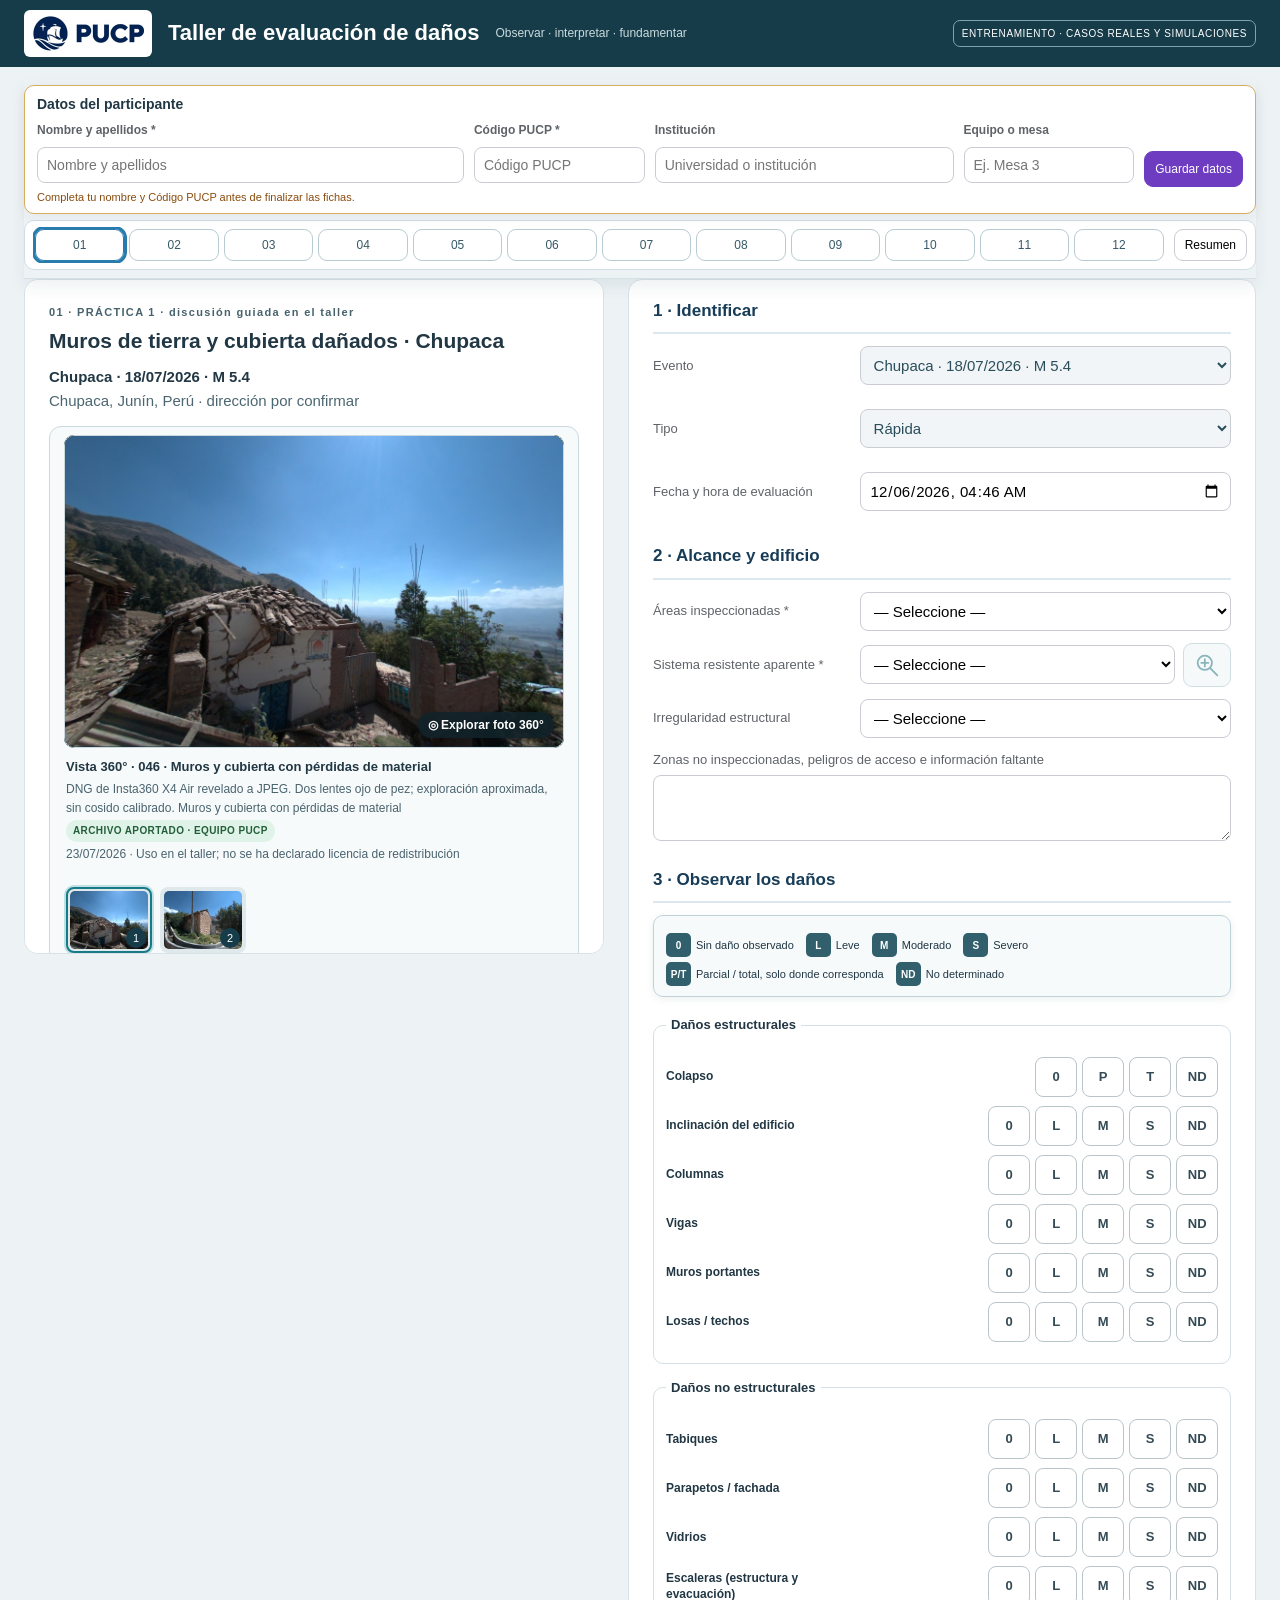
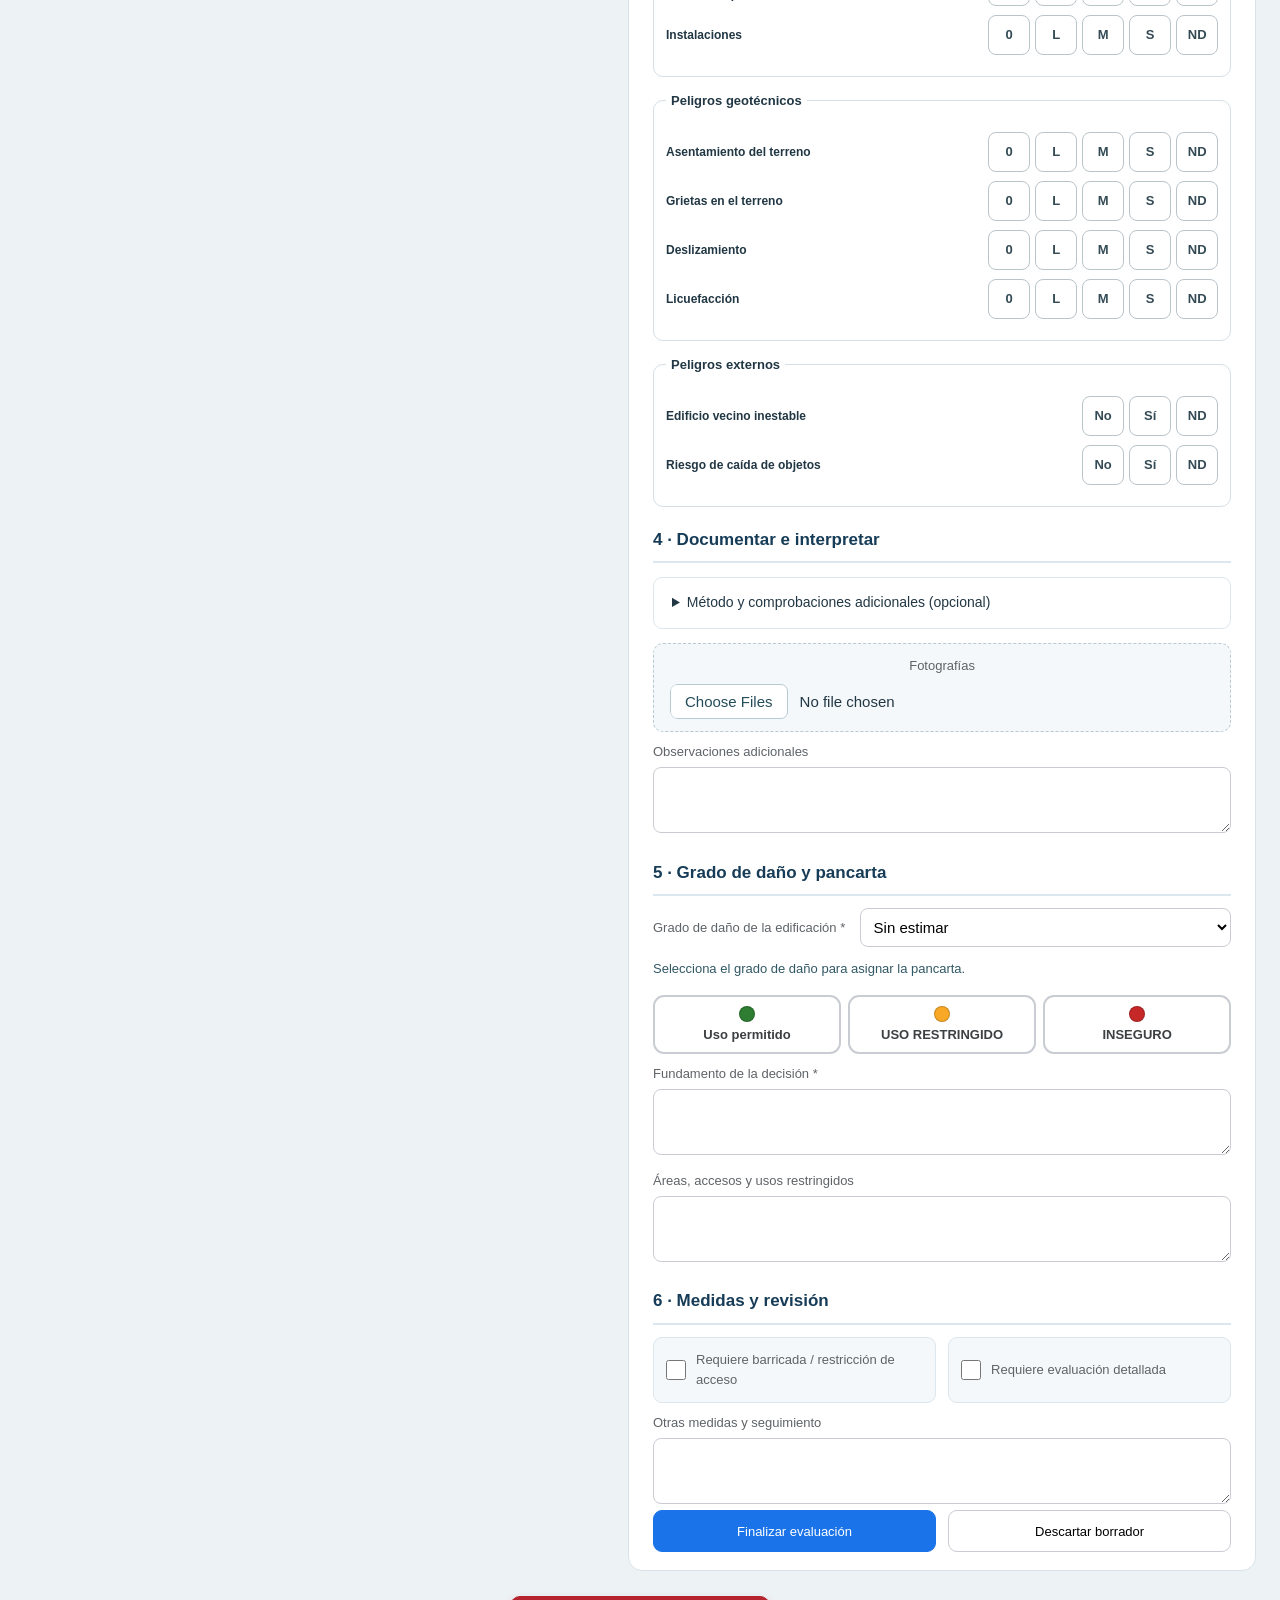
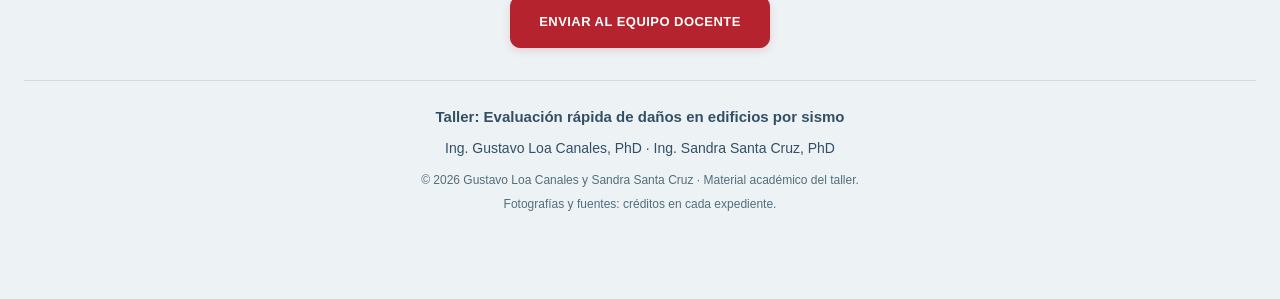
==== docs/index.html @ 4f7b8cf7 "Añadir cuatro prácticas guiadas vacías y marca académica PUCP" ====
<!doctype html>
<html lang="es">
<head>
  <meta charset="utf-8">
  <meta name="viewport" content="width=device-width,initial-scale=1">
  <title>sismoPUCP · Taller de daños</title>
  <link rel="stylesheet" href="css/app.css">
  <link rel="stylesheet" href="css/taller.css?v=doce-1">
  <link rel="stylesheet" href="css/taller-media.css">
<link rel="stylesheet" href="css/marca-pucp.css?v=marca-1"></head>
<body class="taller">
  <header class="taller-header">
    <div><a class="pucp-brand" href="index.html" aria-label="PUCP · inicio del taller"><img src="data/marca/logo-pucp.png" width="224" height="74" alt="Pontificia Universidad Católica del Perú"></a><h1>Taller de evaluación de daños</h1><p>Observar · interpretar · fundamentar</p></div>
    <span class="training-badge">ENTRENAMIENTO · CASOS REALES Y SIMULACIONES</span>
  </header>
  <main class="taller-main">
<div class="participant-dock" id="participantDock">
 <section class="taller-acceso participant-profile" aria-labelledby="datosParticipanteTitulo">
  <h2 id="datosParticipanteTitulo">Datos del participante</h2>
  <div class="perfil-grid">
   <label>Nombre y apellidos *<input id="participantName" autocomplete="name" maxlength="120" placeholder="Nombre y apellidos" required></label>
   <label>Código PUCP *<input id="participantPUCP" autocomplete="off" maxlength="20" placeholder="Código PUCP" required></label>
   <label>Institución<input id="participantInstitution" autocomplete="organization" maxlength="120" placeholder="Universidad o institución"></label>
   <label>Equipo o mesa<input id="participantTeam" maxlength="80" placeholder="Ej. Mesa 3"></label>
   <button type="button" id="btnSaveProfile">Guardar datos</button>
  </div>
  <span id="profileStatus" role="status" aria-live="polite"></span>
 </section>
 <nav class="ruta-taller participant-route" aria-label="Elegir una de las doce fichas">
  <div class="ruta-resumen sr-only"><b id="progressText">0 de 12 completados</b></div>
  <div id="caseChips" class="casos-chips" aria-label="Progreso de casos"></div>
  <button id="btnResumen" aria-expanded="false">Resumen</button>
 </nav>
 <select id="caseSelect" hidden disabled aria-label="Elegir caso"></select>
 <button id="btnPrev" hidden disabled>Anterior</button><button id="btnNext" hidden disabled>Siguiente</button>
 <p id="status" class="sr-only" role="status">Preparando el taller…</p>
</div>
    <section class="paso-ficha" aria-label="Ficha de evaluación">
      <div class="taller-layout">
        <section id="expediente" aria-label="Expediente del caso"></section>
        <section class="taller-form" aria-label="Ficha de evaluación">
          <div id="sel"></div>
        </section>
      </div>

    </section>
    <div class="entrega-alumnos entrega-final"><button id="btnSendDelivery" type="button">ENVIAR AL EQUIPO DOCENTE</button><p id="deliveryStatus" role="status" aria-live="polite" hidden></p></div>
    <section id="resumenTaller" class="taller-resumen" hidden></section>
  <footer class="academic-footer"><strong>Taller: Evaluación rápida de daños en edificios por sismo</strong><p>Ing. Gustavo Loa Canales, PhD <span aria-hidden="true">·</span> Ing. Sandra Santa Cruz, PhD</p><small>© 2026 Gustavo Loa Canales y Sandra Santa Cruz · Material académico del taller.<br>Fotografías y fuentes: créditos en cada expediente.</small></footer></main>

<dialog id="confirmDelivery" class="confirm-delivery" aria-labelledby="confirmDeliveryTitle">
 <h2 id="confirmDeliveryTitle">¿Estás seguro de enviar tus respuestas al equipo docente?</h2>
 <p id="confirmDeliverySummary"></p><p>Se enviarán las fichas finalizadas. Los borradores y las fotografías añadidas permanecerán en tu dispositivo.</p>
 <div class="confirm-actions"><button id="cancelDelivery" type="button" autofocus>Volver a revisar</button><button id="acceptDelivery" type="button">Sí, enviar</button></div>
</dialog>
  <dialog id="imageViewer" class="image-viewer" aria-labelledby="imageViewerTitle">
    <div class="image-viewer-shell">
      <header class="image-viewer-header">
        <div>
          <p class="eyebrow">EVIDENCIA VISUAL</p>
          <h2 id="imageViewerTitle">Imagen del caso</h2>
        </div>
        <div class="image-viewer-actions">
          <button type="button" id="btnImageFullscreen">⛶ Pantalla completa</button>
          <button type="button" id="btnImageViewerClose" aria-label="Cerrar imagen ampliada">× Cerrar</button>
        </div>
      </header>
      <figure>
        <img id="imageViewerImg" alt="">
        <figcaption id="imageViewerCaption"></figcaption>
      </figure>
    </div>
  </dialog>

<dialog id="gradeGuide" class="grade-guide" aria-labelledby="gradeGuideTitle"><header><div><p class="eyebrow">GUÍA VISUAL · CINCO GRADOS</p><h2 id="gradeGuideTitle"></h2></div><button id="gradeGuideClose" type="button" autofocus aria-label="Cerrar guía">× Cerrar</button></header><p id="gradeGuideSystem"></p><div id="gradeGuideTabs" class="grade-guide-tabs"><button type="button" data-guia="confinada" aria-pressed="false">Albañilería confinada</button><button type="button" data-guia="tierra" aria-pressed="false">Tierra</button><button type="button" data-guia="concreto" aria-pressed="false">Concreto armado</button><button type="button" data-guia="albanileria" aria-pressed="false">Albañilería</button></div><div class="grade-guide-visual"><div class="grade-guide-scale"><div class="grado-color-verde"><strong>Grado 1</strong><span>VERDE</span></div><div class="grado-color-amarillo"><strong>Grado 2</strong><span>AMARILLO</span></div><div class="grado-color-amarillo"><strong>Grado 3</strong><span>AMARILLO</span></div><div class="grado-color-rojo"><strong>Grado 4</strong><span>ROJO</span></div><div class="grado-color-rojo"><strong>Grado 5</strong><span>ROJO</span></div></div><div id="gradeGuideCrop" class="grade-guide-crop"><img id="gradeGuideImage" alt=""></div></div><p class="grade-guide-note">Láminas ilustrativas aportadas por el equipo docente. La correspondencia grado–pancarta es la regla didáctica de este taller; la apariencia de una fachada por sí sola no determina la seguridad de uso.</p></dialog>
  <script>globalThis.SISMO_TALLER=true;</script>
  <script src="js/util.js"></script><script src="js/config.js"></script><script src="js/storage.js"></script><script src="js/dano-model.js"></script><script src="js/ficha-dano.js"></script><script src="js/reportes.js"></script>
  <script src="js/guia-grados.js"></script>
  <script src="js/catalogo-taller.js?v=doce-1"></script><script src="js/taller-alumnos-casos.js?v=doce-1"></script>
  <script src="js/taller-recorridos.js"></script><script src="js/taller-360.js"></script><script src="js/taller.js?v=doce-1"></script>
  <script src="js/entregas-config.js"></script><script src="js/entregas.js?v=doce-1"></script>
</body>
</html>
---- docs/css/app.css ----
:root{
  --panel:rgba(255,255,255,.97);
  --b:#d8dce2;
  --txt:#202124;
  --mut:#5f6368;
  --blue:#1a73e8;
  --green:#2e7d32;
  --yellow:#f9a825;
  --orange:#ef6c00;
  --red:#c62828;
  --darkred:#8e0000;
  --cyan:#00acc1;
  --gray:#8a8f94;
  --purple:#6a1b9a;
  --line:var(--b);
  --muted:var(--mut);
  --topbar-h:56px;
}

html,body,#map{height:100%;width:100%;margin:0;font-family:Arial,Helvetica,sans-serif;color:var(--txt)}
#map{background:#e8eaed}
*{-webkit-tap-highlight-color:transparent}

/* ---------- Barra superior ---------- */
#topbar{
  position:fixed;z-index:1100;top:0;left:0;right:0;height:var(--topbar-h);
  display:flex;align-items:center;gap:12px;padding:0 12px 0 54px;box-sizing:border-box;
  background:var(--panel);border-bottom:1px solid var(--b);box-shadow:0 2px 10px rgba(0,0,0,.12);
}
.brand h1{margin:0;font-size:16px;line-height:1.1}
.brand .sub{font-size:11px;color:var(--mut)}
.viewtoggle{margin-left:auto;display:flex;border:1px solid #c9ccd2;border-radius:10px;overflow:hidden}
.vtab{border:none;background:#fff;padding:9px 16px;font-size:13px;font-weight:700;cursor:pointer;color:var(--mut)}
.vtab.active{background:var(--blue);color:#fff}
#btnInstallApp{margin-left:10px;padding:9px 14px;border-radius:10px;border:1px solid var(--blue);background:#fff;color:var(--blue);font-size:13px;font-weight:700;cursor:pointer;min-height:0}
@media(max-width:820px){#btnInstallApp{margin-left:6px;padding:8px 10px;font-size:12px}}
#tabDespues.active{background:var(--red)}

/* Leaflet debajo de la barra */
.leaflet-top{top:calc(var(--topbar-h) + 6px)}

/* ---------- Panel ---------- */
#panel,#configPanel{
  position:fixed;z-index:1000;top:calc(var(--topbar-h) + 12px);right:12px;width:430px;
  max-height:calc(100% - var(--topbar-h) - 26px);overflow-y:auto;overflow-x:hidden;
  background:var(--panel);border:1px solid var(--b);border-radius:16px;
  box-shadow:0 3px 14px rgba(0,0,0,.18);padding:14px;box-sizing:border-box;
  overscroll-behavior:contain;-webkit-overflow-scrolling:touch;scroll-behavior:smooth;
  transition:transform .22s ease,opacity .22s ease,visibility .22s;
}
#sheetHandle{display:none}
#fabPanel{display:none}
body.panel-hidden #panel{transform:translateX(calc(100% + 34px));opacity:0;visibility:hidden}
body.panel-hidden #fabPanel{display:block;position:fixed;z-index:1050;right:14px;top:calc(var(--topbar-h) + 14px);width:48px;height:48px;min-height:0;padding:0;border-radius:50%;background:#fff;border:1px solid var(--b);box-shadow:0 3px 12px rgba(0,0,0,.25);font-size:20px}

/* Panel de configuración de la base (separado del flujo de inspección) */
#configPanel{
  left:12px;right:auto;z-index:1080;
  visibility:hidden;opacity:0;transform:translateY(8px);
  transition:opacity .2s ease,transform .2s ease,visibility .2s;
}
#configPanel.open{visibility:visible;opacity:1;transform:none}
#cfgHandle{display:none}
.cfg-head{display:flex;align-items:center;justify-content:space-between;gap:10px;margin-bottom:4px}
.cfg-head h2{margin:0}
.cfg-close{width:36px;height:36px;min-height:0;flex:0 0 auto;padding:0;border-radius:50%;font-size:15px;color:var(--mut)}
.cfg-close:active{transform:scale(.92)}
.cfg-intro{font-size:12px;color:var(--mut);line-height:1.4;background:#f1f3f4;border-radius:10px;padding:9px 11px;margin-bottom:4px}
.cfg-first{border-top:none;margin-top:10px;padding-top:0}
#btnOpenConfig{background:#eef3fe;border-color:#c9dcfb;color:#174ea6;font-weight:600}
#btnOpenConfig:active{transform:scale(.99)}

.sec{border-top:1px solid #e3e5e8;margin-top:13px;padding-top:12px}
.sec:first-child{border-top:none;margin-top:0;padding-top:0}
details.sec summary{cursor:pointer;list-style:none;display:flex;align-items:center}
details.sec summary::after{content:'▸';margin-left:6px;color:var(--mut);transition:transform .15s}
details.sec[open] summary::after{transform:rotate(90deg)}
details.sec summary h3{display:inline;margin:0}
h2{margin:0 0 10px;font-size:16px}
h3{margin:0 0 8px;font-size:13px;color:#3c4043}
h4{margin:10px 0 6px;font-size:12px;color:#3c4043}
label{display:block;font-size:11px;color:var(--mut);margin:0 0 4px}
input,select,textarea,button{box-sizing:border-box;width:100%;font-family:inherit}
input,select,textarea{border:1px solid #c9ccd2;border-radius:8px;padding:9px;background:#fff;font-size:13px}
textarea{min-height:58px;resize:vertical}
button{border:1px solid #c9ccd2;border-radius:9px;background:#fff;padding:10px 9px;font-size:13px;cursor:pointer;min-height:40px}
button.primary{background:var(--blue);border-color:var(--blue);color:#fff}
button.danger{background:#fff5f5;color:#b3261e;border-color:#f2b8b5}
.grid2{display:grid;grid-template-columns:1fr 1fr;gap:7px}
.grid3{display:grid;grid-template-columns:1fr 1fr 1fr;gap:7px}
.row{display:grid;grid-template-columns:1fr 1fr;gap:8px;margin-bottom:8px}
.row3{display:grid;grid-template-columns:1fr 1fr 1fr;gap:8px;margin-bottom:8px}
.status{margin-top:8px;padding:9px;border-radius:10px;background:#f1f3f4;color:#3c4043;font-size:12px;line-height:1.35}
.hint,.mini{color:var(--mut);font-size:11px;line-height:1.35;margin-top:6px}
.stat{display:flex;justify-content:space-between;align-items:center;margin:6px 0;gap:8px;font-size:12px}
.legend{display:flex;align-items:center;gap:8px;margin:5px 0;font-size:12px}
.sw{width:14px;height:14px;border-radius:4px;border:1px solid rgba(0,0,0,.25);flex:0 0 auto}
.card{background:#fff;border:1px solid #e0e3e7;border-radius:12px;padding:10px}
.badge{display:inline-block;padding:2px 7px;border-radius:999px;background:#eef3fe;color:#174ea6;font-size:11px;margin:2px 2px 2px 0;white-space:nowrap}
.badge.cat{background:#e6f4ea;color:#137333}
.badge.man{background:#fef7e0;color:#b06000}
.badge.empty{background:#f1f3f4;color:#5f6368}
.badge.hab-habitable{background:#e6f4ea;color:#137333}
.badge.hab-uso_restringido{background:#fef7e0;color:#b06000}
.badge.hab-inseguro{background:#fce8e6;color:#b3261e}
table.info{width:100%;border-collapse:collapse;font-size:11px;margin-top:7px}
table.info td{border-top:1px solid #eef0f2;padding:4px 2px;vertical-align:top}
table.info td:first-child{color:var(--mut);width:38%}
.bar{height:9px;border-radius:999px;background:#edf0f4;overflow:hidden;margin-top:3px}
.bar span{display:block;height:100%;border-radius:999px}

/* ---------- Tabs del edificio ---------- */
.dtabs{display:flex;gap:5px;margin:8px 0}
.dtab{flex:1;padding:8px 4px;font-size:12px;font-weight:700;border-radius:9px;background:#f1f3f4;border:1px solid #e0e3e7;color:var(--mut)}
.dtab.active{background:var(--blue);border-color:var(--blue);color:#fff}

/* ---------- Ficha de daño: controles táctiles ---------- */
.habgrid{display:grid;grid-template-columns:1fr 1fr 1fr;gap:7px;margin:6px 0 10px}
.habbtn{padding:12px 4px;font-size:12px;font-weight:700;border-radius:11px;border:2px solid #c9ccd2;background:#fff;color:#3c4043;line-height:1.2}
.habbtn .dot{display:block;width:16px;height:16px;border-radius:50%;margin:0 auto 5px;border:1px solid rgba(0,0,0,.2)}
.habbtn[data-v="habitable"] .dot{background:var(--green)}
.habbtn[data-v="uso_restringido"] .dot{background:var(--yellow)}
.habbtn[data-v="inseguro"] .dot{background:var(--red)}
.habbtn.active[data-v="habitable"]{border-color:var(--green);background:#e6f4ea}
.habbtn.active[data-v="uso_restringido"]{border-color:var(--yellow);background:#fef7e0}
.habbtn.active[data-v="inseguro"]{border-color:var(--red);background:#fce8e6}

.sevrow{display:flex;align-items:center;gap:6px;margin:4px 0}
.sevrow .sevlabel{flex:1 1 auto;font-size:12px;min-width:0}
.sevgroup{display:flex;gap:3px;flex:0 0 auto}
.sevbtn{width:40px;min-height:34px;padding:6px 0;font-size:11px;font-weight:700;border-radius:8px;border:1.5px solid #c9ccd2;background:#fff;color:var(--mut)}
.sevbtn.active{color:#fff}
.sevbtn.active[data-v="ninguno"],.sevbtn.active[data-v="no"]{background:var(--gray);border-color:var(--gray)}
.sevbtn.active[data-v="leve"]{background:var(--yellow);border-color:var(--yellow);color:#5f4200}
.sevbtn.active[data-v="moderado"],.sevbtn.active[data-v="parcial"]{background:var(--orange);border-color:var(--orange)}
.sevbtn.active[data-v="severo"],.sevbtn.active[data-v="total"],.sevbtn.active[data-v="si"]{background:var(--red);border-color:var(--red)}

.chkrow{display:flex;align-items:center;gap:8px;margin:6px 0;font-size:12px}
.chkrow input[type=checkbox]{width:20px;height:20px;flex:0 0 auto}

.fotos{display:flex;flex-wrap:wrap;gap:6px;margin-top:6px}
.fotos .ph{position:relative;width:74px;height:74px;border-radius:9px;overflow:hidden;border:1px solid #e0e3e7}
.fotos .ph img{width:100%;height:100%;object-fit:cover}
.fotos .ph button{position:absolute;top:2px;right:2px;width:22px;height:22px;min-height:0;padding:0;border-radius:50%;background:rgba(0,0,0,.55);color:#fff;border:none;font-size:12px;line-height:1}

.evalitem{border:1px solid #e0e3e7;border-radius:10px;padding:8px;margin:6px 0;font-size:12px;background:#fafbfc}
.evalitem .top{display:flex;justify-content:space-between;gap:6px;align-items:center}
.evalitem.annulled{opacity:.72;background:#f1f2f3;border-style:dashed}.record-state{display:inline-block;margin-left:4px;padding:2px 5px;border-radius:999px;font-size:8px;font-weight:800;vertical-align:middle}.record-state.pending{background:#fff0cf;color:#805400}.record-state.ok{background:#dff1e4;color:#28613a}.record-state.off{background:#eceff0;color:#5f6d72}.permission-note{margin:8px 0 0;padding:7px;border-radius:6px;background:#eef2f4;color:#53676e;font-size:10px}

/* ---------- Editor de huellas ---------- */
#editBar{
  position:fixed;z-index:1200;top:calc(var(--topbar-h) + 10px);left:50%;transform:translateX(-50%);
  display:flex;flex-wrap:wrap;align-items:center;justify-content:center;gap:8px;max-width:calc(100% - 24px);box-sizing:border-box;
  background:var(--panel);border:1px solid var(--b);border-radius:12px;
  box-shadow:0 3px 14px rgba(0,0,0,.22);padding:8px 10px;
}
#editBar span{font-size:12px;color:#3c4043;line-height:1.3}
#editBar button{width:auto;min-height:36px;padding:7px 12px;white-space:nowrap}
.vtx{
  background:#fff;border:3px solid var(--cyan);border-radius:50%;
  box-shadow:0 1px 5px rgba(0,0,0,.4);cursor:grab;
}

/* ---------- Botones flotantes ---------- */
#fabLocate,#fabConfig{
  position:fixed;z-index:1050;left:12px;width:52px;height:52px;min-height:0;
  border-radius:50%;font-size:22px;background:#fff;border:1px solid var(--b);
  box-shadow:0 3px 12px rgba(0,0,0,.25);padding:0;
  transition:transform .12s ease,box-shadow .12s ease;
}
#fabLocate{bottom:24px}
#fabConfig{bottom:86px;z-index:1090}
#fabLocate:active,#fabConfig:active{transform:scale(.9)}
#fabConfig.active{background:var(--blue);color:#fff;border-color:var(--blue);box-shadow:0 4px 16px rgba(26,115,232,.45)}

/* ---------- Leyenda flotante sobre el mapa ---------- */
.maplegend{
  background:var(--panel);border:1px solid var(--b);border-radius:12px;
  box-shadow:0 3px 12px rgba(0,0,0,.22);font-size:12px;color:var(--txt);
  max-width:238px;overflow:hidden;
}
.maplegend .ml-head{display:flex;align-items:center;justify-content:space-between;gap:10px;padding:8px 11px;cursor:pointer;font-weight:700;user-select:none}
.maplegend .ml-caret{color:var(--mut);transition:transform .15s}
.maplegend.collapsed .ml-caret{transform:rotate(-90deg)}
.maplegend .ml-body{padding:2px 11px 10px;max-height:52vh;overflow-y:auto;overscroll-behavior:contain;-webkit-overflow-scrolling:touch}
.maplegend.collapsed .ml-body{display:none}
.maplegend .ml-sec{font-size:10px;font-weight:700;text-transform:uppercase;letter-spacing:.4px;color:var(--mut);margin:8px 0 2px;padding-top:7px;border-top:1px solid #e3e5e8}
.maplegend .legend{margin:3px 0;line-height:1.25}
.maplegend .sw.poly{border-style:dashed;border-color:#7a7f85}
.maplegend .sw.dot{border-radius:50%}

/* Cabecera de grupo (edificios) y filas de capa con casilla — acordeón estilo USGS */
.maplegend .ml-ghead,.maplegend .ml-layer{display:flex;align-items:center;gap:8px;padding:5px 0}
.maplegend .ml-ghead{cursor:pointer}
.maplegend .ml-ghead>span:first-child{flex:1;font-size:11px;color:var(--mut);line-height:1.3}
.maplegend .ml-check{display:flex;align-items:center;gap:8px;margin:0;flex:1;cursor:pointer;font-size:12px;color:var(--txt);min-width:0}
.maplegend .ml-check input{width:17px;height:17px;flex:0 0 auto;margin:0;accent-color:var(--blue);cursor:pointer}
.maplegend .ml-check span{font-weight:600;overflow:hidden;text-overflow:ellipsis;white-space:nowrap}
.maplegend .ml-caret2{flex:0 0 auto;color:var(--mut);font-size:11px;cursor:pointer;padding:2px 4px;transition:transform .15s}
.maplegend .ml-caret2:not(.open){transform:rotate(-90deg)}
.maplegend .ml-detail{padding:2px 0 6px;margin:0 0 2px 8px;border-left:2px solid #e6e8eb;padding-left:9px}

/* ---------- Móvil: bottom sheet ---------- */
@media(max-width:820px){
  #topbar{padding-left:12px;gap:8px}
  .brand .sub{display:none}
  .brand h1{font-size:14px}
  .leaflet-top{top:calc(var(--topbar-h) + 4px)}

  #panel{
    top:auto;left:0;right:0;bottom:0;width:auto;border-radius:16px 16px 0 0;
    transition:height .2s ease;padding-top:4px;
  }
  #panel.sheet-peek{height:52px;overflow:hidden}
  #panel.sheet-half{height:48%}
  #panel.sheet-full{height:calc(100% - var(--topbar-h) - 4px);max-height:none}

  /* Configuración a pantalla completa en móvil */
  #configPanel{
    top:var(--topbar-h);left:0;right:0;bottom:0;width:auto;max-height:none;
    border-radius:16px 16px 0 0;padding-top:4px;transform:translateY(14px);
  }
  .cfg-head{position:sticky;top:0;background:var(--panel);z-index:3;padding:6px 0 8px;margin-bottom:2px;border-bottom:1px solid var(--b)}

  #sheetHandle,#cfgHandle{display:block;padding:7px 0 9px;cursor:grab;touch-action:none}
  #sheetHandle span,#cfgHandle span{display:block;width:46px;height:5px;border-radius:999px;background:#c5c9cf;margin:0 auto}

  #fabLocate{bottom:auto;top:calc(var(--topbar-h) + 12px);right:12px;left:auto}
  #fabConfig{bottom:auto;top:calc(var(--topbar-h) + 74px);right:12px;left:auto}
  body.cfgOpen #fabConfig{display:none}
  #fabPanel{display:none}

  input,select,textarea{font-size:16px} /* evita zoom automático de iOS */
  .sevbtn{width:44px;min-height:40px}
}

/* Ficha guiada y evidencias */
.taller-link{padding:8px;color:#174ea6;background:#e8f0fe;border-radius:8px;text-decoration:none;font-size:12px}
.ficha-v2 h3{font-size:16px;margin:24px 0 10px;color:#173c57;border-bottom:2px solid #dce8ef;padding-bottom:8px}
.ficha-v2 .ficha-intro{background:#edf5fb;border-radius:10px;padding:12px;font-size:13px;line-height:1.5}
.ficha-v2 textarea{min-height:66px;resize:vertical}.ficha-v2 input,.ficha-v2 select,.ficha-v2 textarea{box-sizing:border-box;max-width:100%}
.dano-grupo,.registro-dano{border:1px solid #d5dfe5;border-radius:10px;margin:14px 0;padding:12px;min-width:0}
.dano-grupo legend,.registro-dano legend{font-weight:700;font-size:13px;padding:0 5px}
.dano-rubro{display:grid;grid-template-columns:minmax(125px,.7fr) minmax(330px,1.3fr);gap:8px;align-items:center;margin:9px 0;font-size:12px}
.dano-rubro select{margin:0;width:100%;min-height:40px}.registro-dano{background:#fafcfd}.registro-dano button{margin-top:10px}
.dano-rubro-label{font-weight:600;line-height:1.35}.dano-botones{display:flex;flex-wrap:wrap;gap:5px;justify-content:flex-end}
.dano-estado{width:42px;min-height:40px;padding:4px 2px;border:1px solid #b9c4ca;border-radius:8px;background:#fff;color:#344b55;line-height:1}
.dano-estado span{display:block;font-size:13px;font-weight:800}.dano-estado small{display:none}.dano-estado:hover{border-color:#487683;background:#f1f7f8}.dano-estado.active{color:#fff;background:#315f6c;border-color:#315f6c;box-shadow:0 0 0 2px #c5e3e7}
.dano-estado.active[data-v="leve"]{background:#8a6910;border-color:#8a6910}.dano-estado.active[data-v="moderado"],.dano-estado.active[data-v="parcial"]{background:#b04f13;border-color:#b04f13}.dano-estado.active[data-v="severo"],.dano-estado.active[data-v="total"],.dano-estado.active[data-v="si"]{background:#a52e28;border-color:#a52e28}
.dano-leyenda{position:sticky;top:0;z-index:2;padding:10px 12px;margin:10px 0 14px;border:1px solid #bfd2d8;border-radius:10px;background:rgba(246,250,251,.97);box-shadow:0 2px 8px rgba(30,60,70,.08);font-size:11px}
.dano-leyenda>div{display:flex;flex-wrap:wrap;gap:5px 12px;margin-top:7px}.dano-leyenda span{display:flex;gap:5px;align-items:center}.dano-leyenda strong{display:inline-grid;place-items:center;min-width:25px;height:24px;padding:0 4px;border-radius:5px;background:#315f6c;color:#fff;font-size:10px}
.save-status{padding:10px;background:#eef5ef;color:#275e37;font-size:12px;border-radius:8px;margin:10px 0}.save-error{background:#fff0eb;color:#9e2e14}
.validation-dano:not(:empty){padding:12px;border:2px solid #b75520;background:#fff6eb;border-radius:10px;margin:12px 0}.validation-dano p{font-size:13px;line-height:1.45}
.evidence-photos{display:grid;grid-template-columns:1fr;gap:12px}.evidence-photo{margin:0;padding:10px;border:1px solid #d5dfe5;border-radius:10px}.evidence-photo img{width:100%;max-height:280px;object-fit:contain}.evidence-photo figcaption{font-size:12px;overflow-wrap:anywhere}
.ficha-v2 details{font-size:13px;margin:8px 0}.ficha-v2 summary{cursor:pointer;padding:8px}.ficha-v2 .chkrow input{width:20px}
@media(max-width:420px){.dano-rubro{grid-template-columns:1fr}.dano-botones{justify-content:flex-start}.dano-estado{width:40px}.taller-link{max-width:90px;font-size:11px}}
.map-filter-box{margin-top:12px;padding:12px;border:1px solid var(--line);border-radius:10px;background:#f7fafb}.map-filter-box>label{margin-bottom:5px}.map-filter-btns{display:flex;flex-wrap:wrap;gap:6px;margin-top:9px}.map-filter-btns button{width:auto;min-height:34px;padding:5px 9px;font-size:11px;background:#fff}.map-filter-btns button.active{background:#245d70;color:#fff;border-color:#245d70}.map-filter-foot{display:flex;align-items:center;gap:7px;flex-wrap:wrap;margin-top:9px}.map-filter-foot span{flex:1;min-width:170px;color:var(--muted);font-size:11px}.map-filter-foot button{width:auto;min-height:34px;padding:5px 9px;font-size:11px}.legend-filter{margin-top:7px;padding-top:6px;border-top:1px solid #ccd9de;color:#365967;font-size:11px;font-weight:bold}
.sector-overview{display:grid;grid-template-columns:repeat(2,1fr);gap:6px;margin:8px 0}.sector-overview>div{display:grid;padding:8px;border-radius:7px;background:#eef5f7}.sector-overview b{font-size:16px;color:#245d70}.sector-overview span{font-size:10px;color:var(--muted)}.sector-card.active{outline:2px solid #287cad}.sector-counts{display:flex;gap:5px;flex-wrap:wrap;margin-top:7px}.sector-counts span,.sector-counts strong{padding:3px 6px;border-radius:10px;background:#eef2f4;font-size:10px;font-weight:normal}.sector-counts span[style]::before{content:'';display:inline-block;width:7px;height:7px;margin-right:4px;border-radius:50%;background:var(--c)}.sector-counts strong{background:#fff0d3;color:#805200;font-weight:bold}.sector-actions{display:grid;grid-template-columns:repeat(3,1fr);gap:5px;margin-top:7px}.sector-actions button{min-height:32px;padding:4px;font-size:10px}.sector-actions .danger{grid-column:auto}
.control-hero{padding:2px 1px 0}.control-head{position:sticky;top:-14px;z-index:4;display:flex;align-items:center;justify-content:space-between;gap:12px;margin:-2px -1px 12px;padding:14px 1px 10px;background:linear-gradient(180deg,rgba(255,255,255,.99) 80%,rgba(255,255,255,.92));border-bottom:1px solid #e6ecef}.control-head h2{margin:2px 0 0;font-size:20px;color:#173c49}.control-kicker{font-size:9px;letter-spacing:.13em;font-weight:800;color:#53717c}.control-head #btnPanelClose{width:34px;height:34px;min-height:0;padding:0;border-radius:50%;font-size:22px;line-height:1;color:#55717b;background:#f1f5f6}.control-context{display:grid;grid-template-columns:1fr 1fr;gap:8px;padding:11px;border-radius:11px;background:#eef5f7;border:1px solid #d8e5e9}.control-context label{font-weight:700;color:#3c5964}.control-context select{border-color:#b8cdd4}.map-filter-box{border-color:#d7e2e6;background:#fff;box-shadow:0 1px 3px rgba(30,60,70,.04)}.map-search-wrap input{padding-left:34px;background:#fff no-repeat 10px center;background-image:url("data:image/svg+xml,%3Csvg xmlns='http://www.w3.org/2000/svg' width='15' height='15' viewBox='0 0 24 24' fill='none' stroke='%23536c76' stroke-width='2'%3E%3Ccircle cx='11' cy='11' r='7'/%3E%3Cpath d='m20 20-4-4'/%3E%3C/svg%3E")}.map-filter-btns{display:block}.filter-primary>span{display:block;margin:9px 0 5px;font-size:10px;font-weight:800;letter-spacing:.04em;color:#55717b}.filter-primary{display:flex;flex-wrap:wrap;gap:6px}.filter-primary>span{width:100%}.filter-more{margin-top:8px;border-top:1px solid #e2eaed;padding-top:7px}.filter-more summary{cursor:pointer;color:#3c6471;font-size:11px;font-weight:700}.filter-more>div{display:flex;flex-wrap:wrap;gap:6px;margin-top:7px}.map-filter-btns button[data-filter="habitable"].active{background:var(--green);border-color:var(--green)}.map-filter-btns button[data-filter="uso_restringido"].active{background:#9a6a00;border-color:#9a6a00}.map-filter-btns button[data-filter="inseguro"].active,.map-filter-btns button[data-filter="barricada"].active{background:var(--red);border-color:var(--red)}.map-filter-btns button[data-filter="prioridad_pendiente"].active,.map-filter-btns button[data-filter="detallada"].active{background:#9a5700;border-color:#9a5700}.map-filter-foot{padding-top:8px;border-top:1px solid #edf1f3}.map-filter-foot #btnZoomFilter{background:#e6f1f5;border-color:#b7d0da;color:#174e61;font-weight:700}.status{border-left:4px solid #5a8796;background:#f3f7f8}.control-kpis{display:grid;grid-template-columns:repeat(4,1fr);gap:6px;margin:9px 0}.control-kpis article{display:grid;min-width:0;padding:8px 6px;border:1px solid #dce7ea;border-radius:8px;background:#f7fafb}.control-kpis b{font-size:15px;color:#214f5f;overflow:hidden;text-overflow:ellipsis}.control-kpis span{font-size:9px;line-height:1.2;color:#60747b}.control-kpis .warn{background:#fff8e7;border-color:#f0d491}.control-kpis .warn b{color:#885800}.control-kpis .danger{background:#fff0ee;border-color:#ecc1bc}.control-kpis .danger b{color:#a52d25}.control-advanced{margin-top:8px;border:1px solid #dbe5e8;border-radius:9px;padding:8px 10px;background:#fafcfd}.control-advanced summary{cursor:pointer;font-size:11px;font-weight:700;color:#45636e}.control-advanced p{margin:7px 0;font-size:10px;color:var(--mut)}.control-advanced button{background:#eef3fe;border-color:#c9dcfb;color:#174ea6;font-weight:700}.event-card,.selected-card{margin-left:-2px;margin-right:-2px;padding:12px;border:1px solid #dde5e8;border-radius:11px;background:#fbfcfd}.event-card{border-top:1px solid #dde5e8}.selected-card h3::before{content:'';display:inline-block;width:8px;height:8px;border-radius:50%;margin-right:6px;background:#2e7d32}
@media(max-width:820px){body.panel-hidden #panel{transform:none;opacity:1;visibility:visible}.control-head{top:-4px}.control-head #btnPanelClose{font-size:0}.control-head #btnPanelClose::after{content:'⌄';font-size:20px}.control-context{grid-template-columns:1fr}.control-kpis{grid-template-columns:repeat(2,1fr)}}
.field-card{padding:12px;border:1px solid #d9e5e8;border-radius:11px;background:#fbfcfd}.field-card>summary{justify-content:space-between}.field-badge{margin-left:auto;padding:3px 7px;border-radius:999px;background:#eef1f2;color:#65767c;font-size:9px;font-weight:700}.field-badge.ready{background:#e5f3e9;color:#28603a}.field-summary{display:grid;grid-template-columns:repeat(4,1fr);gap:5px;margin:9px 0}.field-summary article{display:grid;min-width:0;padding:7px 5px;border-radius:7px;background:#eef5f7}.field-summary b{font-size:14px;color:#23586a}.field-summary span{font-size:9px;color:#65777e}.field-summary>p{grid-column:1/-1;margin:4px 0;color:var(--mut);font-size:11px}.field-checks{display:grid;gap:5px;margin:9px 0}.field-check{display:flex;gap:8px;align-items:start;padding:7px;border-radius:7px;background:#f4f6f7}.field-check>span{display:grid;place-items:center;flex:0 0 20px;height:20px;border-radius:50%;background:#d9e1e4;color:#53666d;font-weight:800}.field-check>div{display:grid}.field-check b{font-size:11px}.field-check small{color:var(--mut);font-size:10px;line-height:1.25}.field-check.ok{background:#eef8f1}.field-check.ok>span{background:#2e7d32;color:#fff}.field-check.fail{background:#fff5e6}.field-check.fail>span{background:#b56b00;color:#fff}.field-actions{display:grid;grid-template-columns:1fr 1fr;gap:6px}.field-actions button{font-size:11px;min-height:36px}.field-actions button:last-child{grid-column:1/-1}@media(max-width:420px){.field-summary{grid-template-columns:repeat(2,1fr)}}
.conflicts-card{padding:12px;border:1px solid #d9e5e8;border-radius:11px;background:#fbfcfd}.conflicts-card>summary{justify-content:space-between}.conflict-badge{margin-left:auto;padding:3px 7px;border-radius:999px;background:#e6f3e9;color:#28603a;font-size:9px;font-weight:800}.conflict-badge.alert{background:#fff0d3;color:#875600}.conflicts-card>#btnImportCoord{width:100%;margin:5px 0 9px;background:#eef5f7;color:#245d70;font-weight:700}.conflict-empty{padding:9px;border-radius:8px;background:#eef7f0;color:#356644;font-size:11px}.conflict-item{margin:8px 0;padding:10px;border:1px solid #e1c77f;border-radius:9px;background:#fffaf0}.conflict-title{display:flex;justify-content:space-between;gap:8px;font-size:11px}.conflict-title span{color:#805200}.conflict-versions{display:grid;grid-template-columns:1fr 1fr;gap:6px;margin:8px 0}.conflict-versions>div{display:grid;gap:2px;padding:7px;border-radius:7px;background:#fff}.conflict-versions small{font-size:8px;color:#697b81}.conflict-versions b{font-size:10px;overflow-wrap:anywhere}.conflict-item details{font-size:11px}.conflict-diff{display:grid;gap:4px;margin-top:6px}.conflict-diff>div{display:grid;grid-template-columns:72px 1fr 1fr;gap:5px;padding:5px;border-radius:5px;background:#fff}.conflict-diff span{overflow-wrap:anywhere;color:#4f6269}.conflict-actions{display:grid;grid-template-columns:1fr 1fr;gap:5px;margin-top:8px}.conflict-actions button{min-height:36px;padding:5px;font-size:10px}.conflict-history{margin-top:10px;padding-top:7px;border-top:1px solid #e1e8ea}.conflict-history p{display:grid;gap:2px;padding:6px;margin:3px 0;background:#f4f7f8;border-radius:6px;font-size:10px}.conflict-history span{color:#687b82}@media(max-width:420px){.conflict-versions,.conflict-actions{grid-template-columns:1fr}.conflict-diff>div{grid-template-columns:1fr}.conflict-diff>div b{color:#875600}}
.audit-card{padding:12px;border:1px solid #d9e5e8;border-radius:11px;background:#fbfcfd}.audit-card>summary{justify-content:space-between}.audit-badge{margin-left:auto;padding:3px 7px;border-radius:999px;background:#e8f1f4;color:#315c6a;font-size:9px;font-weight:800}.audit-actions{display:grid;grid-template-columns:1fr auto;gap:6px;margin:8px 0}.audit-actions select{margin:0}.audit-actions button{min-height:36px;padding:5px 8px;font-size:10px}.audit-item{display:flex;gap:8px;padding:8px 2px;border-bottom:1px solid #e5ecee}.audit-item:last-child{border-bottom:0}.audit-dot{flex:0 0 9px;height:9px;margin-top:3px;border-radius:50%;background:#64818b}.audit-dot.evaluacion{background:#2e7d32}.audit-dot.conflicto{background:#b56b00}.audit-dot.importacion{background:#3268a8}.audit-dot.campo{background:#6d4aa5}.audit-item>div{min-width:0}.audit-item b{font-size:11px}.audit-item p{margin:2px 0;font-size:10px;overflow-wrap:anywhere}.audit-item small{color:#6b7d83;font-size:9px}.audit-empty{padding:8px;border-radius:7px;background:#f3f6f7;color:#61747b;font-size:11px}@media(max-width:420px){.audit-actions{grid-template-columns:1fr}}
.review-kpis{display:grid;grid-template-columns:repeat(4,1fr);gap:5px;margin:8px 0}.review-kpis article{display:grid;padding:7px 5px;border-radius:7px;background:#eef4f6}.review-kpis b{font-size:14px;color:#285564}.review-kpis span{font-size:8px;color:#65777e}.review-kpis .warn{background:#fff3d8}.review-kpis .warn b{color:#865800}.review-kpis .ok{background:#e7f4ea}.review-kpis .ok b{color:#28613a}@media(max-width:420px){.review-kpis{grid-template-columns:repeat(2,1fr)}}
.priority-card{padding:12px;border:1px solid #d4e2e7;border-radius:11px;background:#fbfcfd}.priority-card>summary{justify-content:space-between}.priority-badge{margin-left:auto;padding:3px 7px;border-radius:999px;background:#fff0d3;color:#805300;font-size:9px;font-weight:800}.priority-signals{display:grid;grid-template-columns:1fr 1fr;gap:6px;margin:9px 0}.priority-signals button{display:grid;text-align:left;min-height:78px;padding:8px;background:#fff;border-color:#d8e3e6}.priority-signals button[aria-pressed="true"]{background:#e8f2f6;border-color:#3e788c;box-shadow:0 0 0 1px #3e788c}.priority-signals b{font-size:18px;color:#244f5e}.priority-signals span{font-size:11px;font-weight:800}.priority-signals small{margin-top:2px;color:#6a7b81;font-size:9px;line-height:1.25}.priority-list h4{margin:12px 0 5px}.priority-list>button{display:flex;justify-content:space-between;align-items:center;gap:7px;width:100%;margin:4px 0;padding:7px;text-align:left;background:#fff}.priority-list>button span{display:grid;min-width:0}.priority-list>button small{overflow:hidden;text-overflow:ellipsis;color:#677a81}.priority-list>button em{max-width:48%;color:#855700;font-size:9px;font-style:normal;text-align:right}.priority-empty{padding:8px;background:#eef7f0;border-radius:7px;color:#3b6648;font-size:10px}.quality-details{margin-top:10px;padding-top:7px;border-top:1px solid #dfe8eb}.quality-details>summary{font-size:11px;font-weight:800;color:#355f6e}.quality-summary{display:grid;margin:8px 0;padding:8px;border-radius:8px;background:#eef5f7}.quality-summary b{font-size:18px;color:#24596b}.quality-summary span{font-size:10px;font-weight:700}.quality-summary small{font-size:9px;color:#6b7d83}.quality-table{overflow:auto}.quality-table table{width:100%;border-collapse:collapse;font-size:9px}.quality-table th,.quality-table td{padding:5px 4px;border-bottom:1px solid #e4eaec;text-align:left;white-space:nowrap}.quality-table td:first-child{white-space:normal}.quality-table td small{display:block;color:#718187}@media(max-width:420px){.priority-signals{grid-template-columns:1fr}.priority-list>button{align-items:flex-start;flex-direction:column}.priority-list>button em{max-width:100%;text-align:left}}

/* Lectura cartográfica y selección independiente del color de daño. */
.maplegend{width:270px;max-width:270px;border-color:#cbdce1;box-shadow:0 5px 20px #173c4926}
.maplegend .ml-head{border:0;border-radius:0;background:#f5f9fa;color:#214f5f;min-height:44px;text-align:left}
.maplegend .ml-body{max-height:calc(100vh - 235px)}
.maplegend .ml-ghead{border:0;border-radius:0;background:transparent;text-align:left;min-height:38px}
.maplegend button:focus-visible,.maplegend input:focus-visible,.maplegend select:focus-visible{outline:3px solid #1a73e8;outline-offset:2px}
.maplegend button.ml-caret2{width:30px;min-height:30px;border:0;background:#eef4f6}
.map-context{display:grid;gap:5px;margin:8px 0 10px;padding:10px;background:#edf5f7;border:1px solid #dae7ec;border-radius:8px;line-height:1.4}
.map-context b{color:#245b6d}.map-context span{font-size:11px;color:#4f6670}.map-context button{font-size:11px;min-height:36px;color:#174e61}
.map-visual{margin-top:8px;border-top:1px solid #dce7eb;padding-top:3px}
.map-visual label{margin-top:10px;font-size:11px;color:#3d5f6d;font-weight:600}
.map-visual select{padding:7px;font-size:12px}
.map-visual output{float:right;color:#245b6d}
.map-visual input[type="range"]{width:100%;padding:0;margin:7px 0;accent-color:#245b6d;height:24px;cursor:pointer}
.map-visual .map-contrast{display:flex;align-items:center;gap:8px;min-height:36px;margin:0}
.map-contrast input{width:18px;height:18px;accent-color:#245b6d}
.map-visual-actions{display:grid;grid-template-columns:1fr 1fr;gap:7px;margin-top:8px}
.map-visual-actions button{font-size:11px;padding:7px;min-height:40px}
.map-building-tooltip{border:1px solid #b8cfd8;border-radius:8px;padding:8px 11px;box-shadow:0 3px 12px #173c4926;line-height:1.5;color:#173c49}
.leaflet-control-scale{margin-left:78px!important;margin-bottom:24px!important}
.leaflet-control-scale-line{background:#ffffffeb;border-color:#245b6d;color:#173c49}
@media(max-width:820px){.maplegend{width:245px;max-width:calc(100vw - 90px)}.maplegend .ml-body{max-height:calc(48vh - 160px);min-height:100px}.maplegend select{font-size:16px}.leaflet-control-scale{margin-bottom:58px!important;margin-left:10px!important}.maplegend .ml-head{font-size:12px}}
.map-selection-note{font-size:10px;color:#536b76;line-height:1.4;margin:5px 0}
---- docs/css/taller.css ----
body.taller{height:auto;overflow:auto;background:#edf2f5;color:#213744;font:15px/1.55 Arial,sans-serif;margin:0}.taller *{box-sizing:border-box}.taller-header{display:flex;justify-content:space-between;align-items:center;gap:20px;padding:28px max(24px,calc((100vw - 1240px)/2));background:#173c49;color:white}.taller-header a{color:#bee6e9}.taller-header h1{font-size:26px;margin:5px 0}.taller-header p{margin:0;color:#c8dbdf}.training-badge{padding:8px 12px;border:1px solid #7aa5ae;border-radius:7px;font-size:11px;letter-spacing:.06em}.taller-main{max-width:1288px;margin:auto;padding:28px 24px 60px}.taller-intro{max-width:850px;margin-bottom:26px}.taller-intro h2{font-size:29px;border:0;margin:8px 0}.eyebrow{font-size:11px;letter-spacing:.12em;color:#45626d;font-weight:bold}.taller-intro select{max-width:550px;font-size:16px}.taller-layout{display:grid;grid-template-columns:minmax(0,.9fr) minmax(0,1.1fr);gap:26px;align-items:start}.taller #expediente,.taller-form,.taller-solution{padding:24px;background:white;border:1px solid #d9e2e8;border-radius:14px;min-width:0}.taller h2{font-size:21px}.taller h3{font-size:17px}.taller p{overflow-wrap:anywhere}.taller label{font-size:13px}.taller button{width:auto;min-height:42px;padding:9px 14px;font-size:13px}.taller .dano-estado{width:42px;min-height:40px;padding:4px 2px}.taller select,.taller input,.taller textarea{font-size:15px;width:100%}.taller .chkrow input{width:20px}.taller .grid2 button{width:100%}.taller-actions{display:flex;gap:8px;flex-wrap:wrap;margin-bottom:15px}.taller .evidencia{padding:12px 14px;border-left:3px solid #4f8994;background:#f4f8fa;margin:12px 0}.taller .evidencia p{margin:5px 0;font-size:14px}.taller .croquis{width:100%;height:auto;background:#f6f9fb;border:1px solid #d9e2e8;border-radius:8px}.taller-solution{margin-top:26px}.taller #solution{margin-top:20px}.taller .solution-grid{display:grid;grid-template-columns:1fr 1fr;gap:24px}.taller .solution-grid table{width:100%;border-collapse:collapse;font-size:13px}.taller td{padding:8px;border:1px solid #d9e2e8;vertical-align:top;overflow-wrap:anywhere}.taller .solution-note{padding:12px;background:#fff5dc;border-radius:8px}.taller #status{font-size:13px;color:#36636b}.taller .validation-dano{scroll-margin-top:15px}.taller button:disabled{opacity:.5}.taller summary{font-size:14px}.taller :focus-visible{outline:3px solid #287cad;outline-offset:3px}.caso-foto{margin:14px 0 22px}.caso-foto img{display:block;width:100%;height:auto;border-radius:10px;border:1px solid #cbd9de;background:#e8eef1}.caso-foto figcaption{display:grid;gap:3px;padding:9px 2px;color:#49636e;font-size:12px}.caso-foto figcaption b{color:#213744;font-size:13px}@media(max-width:850px){.taller-layout,.taller .solution-grid{grid-template-columns:1fr}.taller-header{padding:20px;align-items:flex-start;flex-direction:column;gap:12px}.taller-main{padding:20px 12px}.taller #expediente,.taller-form,.taller-solution{padding:18px}.taller-intro h2{font-size:25px}.taller input,.taller textarea,.taller select{font-size:16px}}@media print{.taller-header,.taller-intro,.taller-actions,#btnSolution{display:none}.taller-layout{display:block}.taller button{display:none}.taller-form{break-before:page}}
.croquis-opcional{margin:16px 0;border:1px solid #d9e2e8;border-radius:8px;padding:10px 12px;background:#f8fafb}.croquis-opcional summary{cursor:pointer;font-weight:bold;color:#365967}.croquis-opcional .croquis{margin-top:10px}
.ruta-taller{margin-top:16px;padding:14px;border:1px solid #cddde3;border-radius:12px;background:#f8fbfc}.ruta-resumen{display:flex;justify-content:space-between;gap:12px;color:#49636e;font-size:13px}.ruta-resumen b{color:#213744}.casos-chips{display:grid;grid-template-columns:repeat(10,minmax(38px,1fr));gap:7px;margin:12px 0}.taller .caso-chip{position:relative;min-width:38px;padding:6px;border:1px solid #b8cbd2;background:white;color:#365967}.taller .caso-chip span{position:absolute;right:3px;top:0;font-size:11px}.taller .caso-chip.active{outline:3px solid #287cad;border-color:#287cad}.taller .caso-chip.complete{background:#e3f3e9;border-color:#57966c;color:#245b37}.taller .caso-chip.draft{background:#fff4d7;border-color:#c39236}.ruta-acciones,.taller-solution-actions{display:flex;gap:8px;flex-wrap:wrap}.taller-link-btn{display:inline-flex;align-items:center;justify-content:center;min-height:42px;padding:9px 14px;border:1px solid #8aa5af;border-radius:6px;background:white;color:#254c5a;text-decoration:none;font-size:13px}.rubrica-grid{display:grid;grid-template-columns:repeat(2,minmax(0,1fr));gap:12px;margin:16px 0}.rubrica-grid article{padding:14px;border:1px solid #d9e2e8;border-radius:9px;background:#f8fafb}.rubrica-grid article>div{display:flex;justify-content:space-between;gap:12px}.rubrica-grid progress{width:100%;accent-color:#287cad}.rubrica-grid p{margin:6px 0 0;font-size:13px;color:#49636e}
@media(max-width:650px){.casos-chips{grid-template-columns:repeat(5,1fr)}.ruta-resumen{flex-direction:column;gap:2px}.rubrica-grid{grid-template-columns:1fr}}
.taller-resumen{margin-top:26px;padding:24px;background:white;border:1px solid #d9e2e8;border-radius:14px;scroll-margin-top:16px}.resumen-cabecera{display:flex;justify-content:space-between;gap:20px;align-items:start}.resumen-cabecera h2{margin-top:4px}.resumen-acciones{display:flex;gap:8px;flex-wrap:wrap}.resumen-kpis{display:grid;grid-template-columns:repeat(3,1fr);gap:12px;margin:18px 0}.resumen-kpis article{display:grid;gap:2px;padding:16px;border-radius:10px;background:#eef5f7}.resumen-kpis b{font-size:25px;color:#23596a}.resumen-kpis span{font-size:12px;color:#49636e}.criterios-resumen{display:grid;grid-template-columns:repeat(2,minmax(0,1fr));gap:10px 18px;margin-bottom:20px}.criterios-resumen label{display:grid;gap:4px}.criterios-resumen label span{display:flex;justify-content:space-between}.criterios-resumen progress{width:100%;accent-color:#287cad}.tabla-scroll{overflow-x:auto}.tabla-resumen{width:100%;border-collapse:collapse;min-width:720px}.tabla-resumen th{padding:9px;border:1px solid #d9e2e8;background:#eef5f7;text-align:left}.tabla-resumen button{min-height:32px;padding:4px 9px}.tabla-resumen .pendiente{color:#6d7f86}.resumen-vacio{padding:16px;border-radius:8px;background:#fff5dc}@media(max-width:650px){.resumen-cabecera{display:block}.resumen-kpis{grid-template-columns:1fr}.criterios-resumen{grid-template-columns:1fr}.taller-resumen{padding:18px}}

.caso-galeria{margin:16px 0 24px;padding:14px;border:1px solid #cbd9de;border-radius:12px;background:#f7fafb}.galeria-cabecera{display:flex;align-items:flex-start;justify-content:space-between;gap:16px}.galeria-cabecera h3,.galeria-cabecera p{margin:0}.galeria-cabecera>span{font-size:12px;font-weight:bold;color:#45626d;background:#e4eef1;padding:5px 9px;border-radius:999px;white-space:nowrap}.caso-galeria .caso-foto{margin:12px 0}.caso-galeria .caso-foto img{aspect-ratio:4/3;object-fit:contain;background:#e9eef0}.galeria-miniaturas{display:flex;gap:8px;overflow-x:auto;padding:3px 2px 8px}.taller .galeria-miniaturas button{position:relative;flex:0 0 86px;width:86px;height:66px;min-height:66px;padding:2px;border:2px solid transparent;border-radius:8px;background:#dfe8eb;overflow:hidden}.taller .galeria-miniaturas button.active{border-color:#167a87;box-shadow:0 0 0 2px #bfe1e5}.galeria-miniaturas img{width:100%;height:100%;object-fit:cover;border-radius:5px}.galeria-miniaturas span{position:absolute;right:4px;bottom:3px;width:20px;height:20px;display:grid;place-items:center;border-radius:50%;background:#173c49;color:#fff;font-size:11px}.galeria-acciones{display:flex;flex-wrap:wrap;gap:7px;margin-top:10px}.taller .galeria-acciones button{min-height:38px;padding:7px 10px}.taller #btnAddGallery{background:#176f7b;color:#fff;border-color:#176f7b}.galeria-descripcion{display:block;margin-top:10px;font-weight:bold}.galeria-descripcion input{margin-top:4px;font-weight:normal}.galeria-vacia{display:grid;gap:4px;padding:28px 18px;margin:12px 0;border:2px dashed #b8cbd2;border-radius:9px;text-align:center;color:#49636e}.caso-galeria .mini{margin:9px 0 0;color:#55717b}
.mini-recorrido{margin:24px 0;padding:16px;border:1px solid #ccdce1;border-radius:14px;background:#f5f9fa;min-width:0}
.recorrido-visor{overflow:hidden;aspect-ratio:4/3;background:#eceeea;border-radius:10px}
.recorrido-visor img{display:block;width:100%;height:100%;object-fit:contain;transition:transform 1.2s ease-in-out}
#recorridoDetalle{min-height:150px;margin:16px 0;overflow-wrap:anywhere}
#recorridoDetalle h4{font-size:1.1rem;margin:8px 0}
.recorrido-controles,.recorrido-paradas{display:flex;flex-wrap:wrap;gap:8px;margin-top:12px}
.recorrido-controles button,.recorrido-paradas button{white-space:normal;max-width:100%;min-height:44px}
.recorrido-paradas button[aria-current="step"]{background:#174b5c;color:white}
.recorrido-titulo{display:flex;align-items:center;justify-content:space-between;gap:12px}.recorrido-titulo h3{margin:0}.recorrido-titulo span,.visor3d-etiqueta{font-size:10px;font-weight:bold;letter-spacing:.08em;color:#fff;background:#176f7b;border-radius:999px;padding:5px 9px}
.recorrido-visor-3d{position:relative;touch-action:none;background:#dcebf0;border:1px solid #b8cbd2;box-shadow:inset 0 0 0 1px rgba(255,255,255,.55)}.recorrido-visor-3d canvas{display:block;width:100%;height:100%;cursor:grab}.recorrido-visor-3d canvas:active{cursor:grabbing}.recorrido-visor-3d canvas:focus-visible{outline:4px solid #287cad;outline-offset:-4px}.visor3d-etiqueta{position:absolute;left:10px;top:10px;pointer-events:none}.visor3d-ayuda{position:absolute;right:10px;top:10px;padding:5px 8px;border-radius:6px;background:rgba(255,255,255,.88);color:#365967;font-size:10px;pointer-events:none}.visor3d-herramientas{display:flex;flex-wrap:wrap;gap:7px;margin-top:8px}.taller .visor3d-herramientas button{min-height:38px;padding:6px 10px}.taller #visor3dCorte[aria-pressed="true"]{background:#174b5c;color:#fff}
@media(prefers-reduced-motion:reduce){.recorrido-visor img{transition:none}}
@media(max-width:520px){.visor3d-ayuda{display:none}.visor3d-etiqueta{font-size:9px}.recorrido-visor-3d{aspect-ratio:1/1}}
@media print{.recorrido-controles,.recorrido-paradas{display:none}.recorrido-visor img{transform:none!important}}
.exportacion-taller{padding:16px;margin:16px 0;background:#edf5f7;border:1px solid #cddfe5;border-radius:12px}.exportacion-taller label{font-weight:bold}.exportacion-taller button{margin-top:10px;background:#174e61;color:white}.exportacion-taller p{font-size:12px;color:#47646f}

/* Flujo de formulario para el banco documental 10 + 10. */
.taller-portada{max-width:900px;margin:0 0 22px;padding:6px 2px}.taller-portada h2{font-size:31px;margin:6px 0}.taller-portada p{max-width:820px}.taller-acceso,.taller-intro,.exportacion-taller{position:relative;overflow:hidden;padding:24px;margin:0 0 20px;background:#fff;border:1px solid #d7e1e6;border-radius:14px;box-shadow:0 3px 14px rgba(29,58,70,.05)}.card-accent{position:absolute;inset:0 0 auto;height:8px;background:#6d3cc1}.taller-acceso h2,.taller-intro h2,.exportacion-taller h2{margin:5px 0 4px}.perfil-grid{display:grid;grid-template-columns:1.2fr 1fr .65fr;gap:14px;margin-top:14px}.perfil-grid label{font-weight:bold}.perfil-grid input{margin-top:5px;font-weight:normal}.perfil-acciones{display:flex;align-items:center;gap:12px;flex-wrap:wrap;margin-top:14px}.perfil-acciones span{font-size:12px;color:#4c6873}.taller #btnSaveProfile{background:#6d3cc1;border-color:#6d3cc1;color:#fff}.bank-tabs{display:grid;grid-template-columns:1fr 1fr;gap:10px;margin:18px 0 12px}.taller .bank-tabs button{display:flex;justify-content:space-between;align-items:center;width:100%;padding:13px 15px;border:2px solid #cbd8de;background:#f7f9fa;color:#2d505e;text-align:left}.taller .bank-tabs button b{display:grid;place-items:center;width:30px;height:30px;border-radius:50%;background:#e1e9ed}.taller .bank-tabs button[aria-selected="true"]{border-color:#6d3cc1;background:#f3edfc;color:#51289a}.taller .bank-tabs button[aria-selected="true"] b{background:#6d3cc1;color:#fff}.progress-track{height:8px;margin:10px 0 2px;background:#dce7eb;border-radius:999px;overflow:hidden}.progress-track span{display:block;width:0;height:100%;background:#2b8a57;transition:width .25s ease}.exportacion-taller{display:grid;grid-template-columns:minmax(240px,.8fr) minmax(360px,1.2fr);gap:18px;background:#f8f5fd;border-color:#d9ccef}.export-controls{display:grid;grid-template-columns:1fr 1fr;gap:9px;align-content:start}.export-controls label,.export-controls select{grid-column:1/-1}.taller .export-controls button{width:100%;margin:0}.taller #btnExportBankPDF{grid-column:1/-1;background:#6d3cc1;border-color:#6d3cc1}.exportacion-taller>#exportPDFStatus{grid-column:1/-1;margin:0}.foto-credito{display:flex;flex-wrap:wrap;gap:5px;color:#526d77}.foto-credito a,.fuentes-caso a{color:#176f7b;font-weight:bold}.foto-real-badge{display:inline-block;width:max-content;padding:3px 7px;border-radius:999px;background:#dff3e8;color:#245f3a;font-size:10px;font-weight:bold;letter-spacing:.04em}.fuentes-caso{padding:14px;margin:18px 0;background:#f4f8fa;border:1px solid #d6e2e7;border-radius:10px}.fuentes-caso h3{margin-top:0}.fuentes-caso ul{padding-left:20px}.fuentes-caso li{margin:7px 0}.documental-note{padding:12px 14px;border-left:4px solid #6d3cc1;background:#f5effc}.ficha-resuelta>header{padding:14px;margin-bottom:14px;border-radius:10px;background:#eaf5ee}.ficha-resuelta>header h2{margin:3px 0}.ficha-resuelta table{width:100%;border-collapse:collapse}.ficha-resuelta td:first-child{width:36%;font-weight:bold;background:#f5f8f9}.ficha-resuelta .registro-dano{margin-top:10px}.taller-form.readonly{border-top:8px solid #2b8a57}.taller-solution.resolved-mode{display:none}.modo-explicacion{font-size:13px;color:#4f6872}.taller .caso-chip.resolved{background:#eaf5ee;border-color:#78a88a}.taller .caso-chip.resolved span{position:static;margin-left:3px}.taller[data-bank="resuelto"] .progress-track span{background:#6d3cc1}.taller[data-bank="resuelto"] .ruta-resumen b{color:#51289a}

@media(max-width:850px){.perfil-grid,.exportacion-taller{grid-template-columns:1fr}.exportacion-taller>#exportPDFStatus{grid-column:1}.taller-portada h2{font-size:27px}}
@media(max-width:560px){.bank-tabs,.export-controls{grid-template-columns:1fr}.taller #btnExportBankPDF{grid-column:1}.taller-acceso,.taller-intro,.exportacion-taller{padding:20px 16px}.ruta-resumen{display:grid}.casos-chips{grid-template-columns:repeat(5,1fr)}}
.visor3d-carga{position:absolute;inset:0;display:grid;place-items:center;background:rgba(220,235,240,.88);color:#174b5c;font-weight:bold}.visor3d-carga[hidden]{display:none}.taller #visor3dVideo{margin-left:auto;background:#176f7b;color:#fff;border-color:#176f7b}.visor3d-estado{margin:7px 2px 0;color:#55717b;font-size:11px}

/* Taller fotográfico: más superficie útil y expediente progresivo. */
.taller-header{padding-inline:max(24px,calc((100vw - 1720px)/2))}
.taller-main{max-width:1768px}
.taller-intro{max-width:none}
.taller-intro select{max-width:720px}
.taller-layout{grid-template-columns:minmax(480px,.96fr) minmax(560px,1.04fr);gap:24px}
.taller-portada{max-width:1180px}
.taller-acceso,.taller-intro,.exportacion-taller{max-width:none}
.caso-foto{margin-bottom:16px}
.caso-galeria{margin:14px 0;padding:14px}
.taller .caso-imagen-ampliable{position:relative;display:block;width:100%;min-height:0;padding:0;border:0;border-radius:10px;background:#e9eef0;overflow:hidden;cursor:zoom-in}
.caso-imagen-ampliable>span{position:absolute;right:10px;bottom:10px;padding:6px 10px;border-radius:999px;background:rgba(16,35,42,.88);color:#fff;font-size:12px;font-weight:bold;box-shadow:0 2px 10px rgba(0,0,0,.2)}
.caso-imagen-ampliable:hover>span,.caso-imagen-ampliable:focus-visible>span{background:#6d3cc1}
.galeria-edicion,.galeria-descripcion{margin-top:9px;border-top:1px solid #d9e3e7;padding-top:8px}
.galeria-edicion summary,.galeria-descripcion summary{cursor:pointer;color:#365967;font-weight:bold}
.galeria-descripcion label{display:block;margin-top:9px;font-weight:bold}
.galeria-descripcion input{margin-top:4px;font-weight:normal}

.expediente-cabecera h2{margin:4px 0 7px}.expediente-cabecera .eyebrow{margin:0}
.expediente-meta{display:grid;gap:1px;margin:0;color:#4b6670}.expediente-meta b{color:#213744}
.expediente-acordeon{display:grid;gap:8px;margin-top:12px}
.expediente-acordeon>details{border:1px solid #d7e2e6;border-radius:9px;background:#f8fafb;overflow:hidden}
.expediente-acordeon>details>summary{display:flex;align-items:center;justify-content:space-between;gap:14px;padding:11px 13px;cursor:pointer;color:#294d5a;font-weight:bold;list-style:none}
.expediente-acordeon>details>summary::-webkit-details-marker{display:none}
.expediente-acordeon>details>summary::after{content:'+';display:grid;place-items:center;flex:0 0 24px;width:24px;height:24px;border-radius:50%;background:#e6eef1;color:#365967;font-size:18px;font-weight:normal;line-height:1}
.expediente-acordeon>details[open]>summary::after{content:'−';background:#6d3cc1;color:#fff}
.expediente-acordeon summary span{margin-right:auto}.expediente-acordeon summary small{color:#66808a;font-size:11px;font-weight:normal}
.expediente-detalle{padding:0 13px 13px;border-top:1px solid #e0e8eb}.expediente-detalle h3{margin:13px 0 4px}.expediente-detalle p{margin:4px 0 10px}.expediente-detalle ol{margin:12px 0;padding-left:22px}.expediente-detalle li+li{margin-top:7px}
.expediente-detalle .fuentes-caso{padding:0;margin:12px 0;background:transparent;border:0}.expediente-detalle .fuentes-caso h3{margin-top:0}.expediente-detalle .documental-note{margin-bottom:0}
.taller #expediente{scrollbar-width:thin;scrollbar-color:#9bb1ba transparent}

.image-viewer{width:min(96vw,1600px);height:min(94vh,1080px);max-width:none;max-height:none;padding:0;border:0;border-radius:14px;background:#0d1e25;color:#fff;box-shadow:0 28px 80px rgba(0,0,0,.55);overflow:hidden}
.image-viewer::backdrop{background:rgba(5,14,18,.82);backdrop-filter:blur(4px)}
.image-viewer[open]{display:block}.image-viewer-shell{display:grid;grid-template-rows:auto minmax(0,1fr);height:100%}
.image-viewer-header{display:flex;align-items:center;justify-content:space-between;gap:18px;padding:14px 18px;border-bottom:1px solid rgba(255,255,255,.14);background:#173c49}
.image-viewer-header .eyebrow{margin:0;color:#bfe2e5}.image-viewer-header h2{margin:2px 0 0;color:#fff}
.image-viewer-actions{display:flex;gap:8px;flex-wrap:wrap;justify-content:flex-end}.taller .image-viewer-actions button{min-height:38px;border-color:#86a6b0;background:transparent;color:#fff}.taller .image-viewer-actions button:hover{background:#fff;color:#173c49}
.image-viewer figure{display:grid;grid-template-rows:minmax(0,1fr) auto;min-height:0;margin:0;padding:16px}.image-viewer img{display:block;width:100%;height:100%;min-height:0;object-fit:contain;border-radius:8px;background:#071116}.image-viewer figcaption{padding:10px 4px 0;color:#c8dadd;font-size:13px}
.image-viewer-shell:fullscreen{width:100vw;height:100dvh;max-width:none;max-height:none;margin:0;border-radius:0;background:#0d1e25;color:#fff}

@media(min-width:851px){.taller #expediente{position:sticky;top:16px;max-height:calc(100vh - 32px);overflow:auto;overscroll-behavior:contain}}
@media(max-width:850px){.taller-layout{grid-template-columns:1fr}}
@media(max-width:560px){.expediente-acordeon>details>summary{align-items:flex-start}.expediente-acordeon summary small{display:none}.image-viewer{width:100vw;height:100dvh;border-radius:0}.image-viewer-header{align-items:flex-start;padding:11px 12px}.image-viewer-header h2{font-size:16px}.image-viewer-header .eyebrow{display:none}.image-viewer-actions{flex-wrap:nowrap}.taller .image-viewer-actions button{min-height:36px;padding:7px 9px;font-size:12px}.image-viewer figure{padding:8px}.image-viewer figcaption{font-size:12px}}
@media print{.taller #expediente{position:static;max-height:none;overflow:visible}.image-viewer{display:none!important}.expediente-acordeon>details{display:block}.expediente-acordeon>details>summary{display:none}.expediente-detalle{border:0;padding:0}}

/* Cabecera y controles compactos: la actividad empieza antes. */
.sr-only{position:absolute!important;width:1px!important;height:1px!important;padding:0!important;margin:-1px!important;overflow:hidden!important;clip:rect(0,0,0,0)!important;white-space:nowrap!important;border:0!important}
.taller-portada{display:grid;grid-template-columns:minmax(360px,.9fr) minmax(420px,1.1fr) auto;align-items:center;gap:12px 24px;max-width:none;margin:0 0 14px;padding:12px 16px;border-left:4px solid #6d3cc1;border-radius:10px;background:#e5eef2}
.taller-portada h2{margin:2px 0 0;font-size:22px;line-height:1.22}.taller-portada p{max-width:none;margin:0}.taller-portada-resumen{color:#3f5d68}.taller-portada-alcance{justify-self:end}.taller-portada-alcance summary{cursor:pointer;padding:7px 10px;border:1px solid #adc0c7;border-radius:7px;background:#fff;color:#315462;font-weight:bold;white-space:nowrap}.taller-portada-alcance p{padding:10px 2px 2px;color:#506a74;font-size:13px}.taller-portada-alcance[open]{grid-column:1/-1;justify-self:stretch}
.taller-intro{padding:18px;margin-bottom:14px}.taller-intro-top{display:grid;grid-template-columns:minmax(280px,.42fr) minmax(520px,1fr);align-items:end;gap:20px}.taller-intro-top .eyebrow{margin:0}.taller-intro-top h2{margin:3px 0 0}.taller-intro-top .bank-tabs{margin:0}.taller .bank-tabs button{min-height:46px;padding:8px 12px}.taller .bank-tabs button b{width:28px;height:28px}.taller-intro #caseSelect{max-width:none;margin-top:12px}.ruta-taller{margin-top:10px;padding:10px}.progress-track{margin:0 0 8px}.casos-chips{margin:0 0 8px}.taller .caso-chip{min-height:38px}.ruta-acciones{gap:7px}.taller .ruta-acciones button,.ruta-acciones .taller-link-btn{min-height:38px;padding-block:7px}
.exportacion-taller{display:block;max-width:none;padding:0;margin:0 0 14px;background:#f8f5fd;border:1px solid #d9ccef;border-radius:12px;box-shadow:0 3px 14px rgba(29,58,70,.04);overflow:hidden}.exportacion-taller>summary{display:flex;align-items:center;gap:16px;padding:11px 16px;cursor:pointer;list-style:none;color:#365967}.exportacion-taller>summary::-webkit-details-marker{display:none}.exportacion-taller>summary>span:first-child{display:grid;min-width:170px}.exportacion-taller>summary small{font-size:10px;letter-spacing:.12em;color:#526e78;font-weight:bold}.exportacion-taller>summary strong{font-size:18px;color:#213744}.exportacion-taller>summary>span:nth-child(2){margin-right:auto}.exportacion-taller>summary::after{content:'+';display:grid;place-items:center;width:26px;height:26px;border-radius:50%;background:#e9def8;color:#5b2aa9;font-size:20px}.exportacion-taller[open]>summary::after{content:'−';background:#6d3cc1;color:#fff}.exportacion-contenido{display:grid;grid-template-columns:minmax(220px,.45fr) minmax(520px,1.55fr);align-items:start;gap:16px;padding:14px 16px 16px;border-top:1px solid #e4daf3}.exportacion-contenido>p{margin:4px 0}.exportacion-contenido .export-controls{grid-template-columns:repeat(3,1fr)}.exportacion-contenido .export-controls label,.exportacion-contenido .export-controls select{grid-column:1/-1}.taller .exportacion-contenido #btnExportBankPDF{grid-column:auto}
@media(max-width:950px){.taller-portada{grid-template-columns:1fr auto}.taller-portada-resumen{grid-column:1/-1}.taller-intro-top{grid-template-columns:1fr}.exportacion-contenido{grid-template-columns:1fr}.exportacion-contenido .export-controls{grid-template-columns:1fr 1fr}.taller .exportacion-contenido #btnExportBankPDF{grid-column:1/-1}}
@media(max-width:560px){.taller-portada{grid-template-columns:1fr;padding:11px 13px}.taller-portada h2{font-size:19px}.taller-portada-resumen{grid-column:1}.taller-portada-alcance{justify-self:start}.taller-portada-alcance[open]{grid-column:1}.taller-intro{padding:16px}.taller-intro-top{display:block}.taller-intro-top .bank-tabs{margin-top:12px}.exportacion-taller>summary>span:nth-child(2){display:none}.exportacion-contenido .export-controls{grid-template-columns:1fr}.taller .exportacion-contenido #btnExportBankPDF{grid-column:1}}

/* Paso 1 en una sola banda y exportación sin texto redundante. */
.taller-acceso{display:grid;grid-template-columns:minmax(220px,280px) minmax(0,1fr) auto;align-items:end;gap:14px 20px;padding:18px;margin-bottom:14px}
.taller-acceso-titulo{align-self:center}.taller-acceso-titulo .eyebrow{margin:0}.taller-acceso-titulo h2{margin:3px 0 0}
.taller-acceso .perfil-grid{grid-column:2;margin:0}.taller-acceso .perfil-acciones{grid-column:3;margin:0;align-self:end}.taller-acceso #btnSaveProfile{white-space:nowrap}
.exportacion-taller>summary>span:first-child{margin-right:auto}.exportacion-contenido{display:block;padding:12px 16px}.exportacion-contenido .export-controls{grid-template-columns:minmax(250px,1.15fr) repeat(3,minmax(180px,1fr));align-items:end}.exportacion-contenido .export-controls select{grid-column:auto}.taller .exportacion-contenido #btnExportBankPDF{grid-column:auto}
@media(max-width:1200px) and (min-width:851px){.taller-acceso{grid-template-columns:220px minmax(0,1fr)}.taller-acceso .perfil-grid{grid-column:2}.taller-acceso .perfil-acciones{grid-column:2;justify-self:start}}
@media(max-width:1050px){.exportacion-contenido .export-controls{grid-template-columns:1fr 1fr}.exportacion-contenido .export-controls select{grid-column:1/-1}.taller .exportacion-contenido #btnExportBankPDF{grid-column:1/-1}}
@media(max-width:850px){.taller-acceso{display:block}.taller-acceso .perfil-grid{margin-top:14px}.taller-acceso .perfil-acciones{margin-top:12px}}
@media(max-width:560px){.exportacion-contenido .export-controls{grid-template-columns:1fr}.exportacion-contenido .export-controls select,.taller .exportacion-contenido #btnExportBankPDF{grid-column:1}}

.exportacion-taller-cabecera{display:flex;align-items:center;padding:10px 16px;border-bottom:1px solid #e4daf3}.exportacion-taller-cabecera>span{display:grid}.exportacion-taller-cabecera small{font-size:10px;letter-spacing:.12em;color:#526e78;font-weight:bold}.exportacion-taller-cabecera strong{font-size:18px;color:#213744}

/* Controles superiores compactos y navegación junto al selector. */
.taller-header{padding:10px 24px;gap:14px}
.taller-header>div{display:flex;align-items:center;gap:16px;flex-wrap:wrap}
.taller-header h1{margin:0;font-size:22px;line-height:1.3}
.taller-header p{font-size:12px}
.taller-header .training-badge{padding:5px 8px;font-size:10px}
.taller-main{padding-top:12px}
.taller-acceso,.taller-intro{padding:12px 16px;margin-bottom:10px}
.taller-intro-top{gap:12px;align-items:center}
.taller-intro-top h2,.taller-acceso-titulo h2{font-size:19px}
.selector-navegacion{display:grid;grid-template-columns:minmax(240px,1fr) auto;align-items:center;gap:12px;margin-top:10px}
.taller-intro .selector-navegacion #caseSelect{margin-top:0;min-width:0}
.selector-navegacion .ruta-acciones{flex-wrap:nowrap;align-items:center}
.selector-navegacion .ruta-acciones>*{white-space:nowrap}
.ruta-taller{margin-top:8px;padding:8px}
.casos-chips{gap:6px;margin:0}
.taller .caso-chip{min-height:32px;padding:4px}
.progress-track{height:5px;margin-bottom:6px}
.exportacion-taller{display:flex;align-items:center;margin-bottom:10px}
.exportacion-taller-cabecera{padding:8px 14px;border-bottom:0;flex:0 0 160px}
.exportacion-contenido{flex:1;min-width:0;border-top:0;padding:8px 12px}
@media(max-width:1200px){.selector-navegacion{grid-template-columns:1fr}.selector-navegacion .ruta-acciones{flex-wrap:wrap}.taller-header p{display:none}.exportacion-taller{display:block}}
@media(max-width:850px){.taller-header{padding:10px 12px;gap:6px}.taller-header>div{gap:5px 12px}.taller-header h1{font-size:19px}.taller-header .training-badge{display:none}.taller-main{padding-top:10px}.selector-navegacion .ruta-acciones{gap:6px}.taller-acceso,.taller-intro{padding:12px}.taller .selector-navegacion button,.selector-navegacion .taller-link-btn{font-size:12px;padding-inline:9px}}

/* Flujo final: el trabajo con la ficha es el paso 3 y las exportaciones cierran la página. */
.paso-ficha{margin:0}.paso-ficha-cabecera{display:flex;align-items:baseline;gap:10px;margin:2px 0 8px;padding:0 2px}.paso-ficha-cabecera small{font-size:10px;letter-spacing:.12em;color:#526e78;font-weight:bold}.paso-ficha-cabecera strong{font-size:19px;color:#213744}.paso-ficha-acento{height:6px;margin:0 0 10px;border-radius:999px;background:#6d3cc1}.taller-form .taller-actions{margin:18px 0 0;padding-top:14px;border-top:1px solid #e2eaed}.caso-galeria{padding-top:8px}.caso-galeria .caso-foto{margin-top:0}.exportacion-taller{margin-top:26px}.progress-track{display:none}

/* La navegación permanece disponible durante el llenado. */
.taller-main>.ruta-taller{position:sticky;top:8px;z-index:30;margin:0 0 14px;padding:10px;background:#f8fafb;border:1px solid #cfdee5;border-radius:12px;box-shadow:0 4px 14px #173c491a;height:68px;min-width:0}
.taller-main>.ruta-taller .casos-chips{display:flex;flex-wrap:nowrap;gap:8px;overflow-x:auto;margin:0;padding:2px;scrollbar-width:thin}
.taller-main>.ruta-taller .caso-chip{flex:1 0 58px;min-height:38px;margin:0}
.paso-ficha{scroll-margin-top:88px}
@media(min-width:851px){.taller #expediente{top:88px;max-height:calc(100dvh - 104px)}}
@media(max-width:560px){.taller-main>.ruta-taller{top:4px;padding:8px;height:64px}.taller-main>.ruta-taller .caso-chip{flex-basis:48px}.paso-ficha{scroll-margin-top:76px}}
@media print{.taller-main>.ruta-taller{display:none}.taller #expediente{position:static;max-height:none}}

.entrega-alumnos{display:block}.entrega-alumnos input{max-width:350px;margin:8px 12px 8px 0}.entrega-alumnos p{margin:12px 0;line-height:1.5}.entrega-alumnos #deliveryStatus{overflow-wrap:anywhere}

/* Identidad y ocho fichas siempre disponibles. */
.participant-dock{position:sticky;top:0;z-index:40;background:#edf2f5;padding:6px 0 8px;border-bottom:1px solid #d5e1e7;box-shadow:0 8px 15px #173c4912}
.taller .participant-profile{display:block;margin:0 0 6px;padding:8px 12px;border-radius:10px}
.participant-profile h2{margin:0 0 5px;font-size:14px}
.participant-profile .perfil-grid{display:grid;grid-template-columns:minmax(180px,2fr) minmax(110px,.8fr) minmax(140px,1.4fr) minmax(90px,.8fr) auto;align-items:end;gap:10px}
.participant-profile label{display:grid;gap:3px;font-size:12px;min-width:0}
.taller .participant-profile input{height:36px;padding:6px 9px;font-size:14px;min-width:0}
.taller .participant-profile button{min-height:36px;padding:6px 10px;margin:0;font-size:12px;white-space:nowrap}
#profileStatus{display:block;font-size:11px;margin:3px 0 0;color:#436471;line-height:1.3;min-height:15px}
.profile-incomplete #profileStatus{color:#8a4b0c}.profile-incomplete .participant-profile{border-color:#d6ad5a}
.participant-route{display:grid;grid-template-columns:minmax(0,1fr) auto;gap:8px;align-items:center;margin:0;padding:6px 8px;background:#fff;border:1px solid #cfdee5;border-radius:10px}
.participant-route .casos-chips{display:grid;grid-template-columns:repeat(8,minmax(0,1fr));gap:5px;overflow:visible;padding:2px}
.taller .participant-route .caso-chip{width:100%;min-width:0;min-height:32px;height:32px;margin:0;padding:3px;line-height:1;font-size:12px}
.taller .participant-route #btnResumen{font-size:12px;min-height:32px;padding:5px 10px}
.paso-ficha,.validation-dano,.taller-resumen{scroll-margin-top:calc(var(--dock-height,170px) + 12px)}
@media(min-width:851px){.taller #expediente{top:calc(var(--dock-height,170px) + 12px);max-height:calc(100dvh - var(--dock-height,170px) - 24px)}}
@media(max-width:850px){.participant-profile .perfil-grid{grid-template-columns:repeat(2,minmax(0,1fr));gap:5px 8px}.participant-profile h2{font-size:13px}.taller .participant-profile input{height:31px;font-size:13px}.participant-profile label{font-size:11px}.taller .participant-profile button{min-height:29px;justify-self:start}.participant-route .casos-chips{gap:3px}.taller .participant-route #btnResumen{padding:5px;font-size:11px}.participant-route{gap:4px;padding:4px}.participant-dock{padding-top:3px}.taller #expediente{position:static;max-height:none}}
@media print{.participant-dock{position:static}}

.entrega-final{margin:24px 0 0;padding:0;text-align:center}.taller #btnSendDelivery{background:#b4232e;color:white;border:1px solid #b4232e;border-radius:10px;font-weight:bold;letter-spacing:.035em;min-height:52px;padding:14px 28px;max-width:100%;box-shadow:0 3px 8px #b4232e25}.taller #btnSendDelivery:hover{background:#921b25}.taller #btnSendDelivery:disabled{opacity:.65}.entrega-final #deliveryStatus{font-size:13px;text-align:center;margin:12px auto;max-width:850px}.confirm-delivery{max-width:520px;width:calc(100% - 32px);padding:26px;border:1px solid #d6dfe5;border-radius:14px;color:#213744;box-shadow:0 16px 60px #102b4960}.confirm-delivery::backdrop{background:#102b4980}.confirm-delivery h2{margin:0 0 16px;font-size:22px;line-height:1.35}.confirm-delivery p{line-height:1.5}.confirm-actions{display:flex;justify-content:flex-end;gap:10px;flex-wrap:wrap;margin-top:20px}.taller #acceptDelivery{background:#b4232e;color:white;border-color:#b4232e}

.taller-resumen{padding:32px!important;background:#fff;border:1px solid #dae4e8;border-radius:18px;margin:28px 0;scroll-margin-top:calc(var(--dock-height,150px) + 20px)}.resumen-eyebrow{font-size:12px;font-weight:700;letter-spacing:.12em;color:#146d72}.resumen-metrics{display:grid;grid-template-columns:repeat(4,1fr);gap:12px;margin:24px 0}.resumen-metrics>div{background:#edf3f2;border-radius:12px;padding:20px}.resumen-metrics strong{display:block;font-size:30px;color:#146d72}.resumen-metrics span{font-size:13px}.resumen-casos{display:grid;grid-template-columns:repeat(2,1fr);gap:16px}.resumen-casos article{padding:22px;border:1px solid #dae4e8;border-radius:12px}.resumen-case-heading{display:flex;justify-content:space-between;gap:12px;font-size:12px;color:#536c77}.resumen-case-heading span{font-weight:700;color:#146d72}.resumen-casos h3{font-size:18px}.resumen-casos p{font-size:14px;white-space:pre-line;overflow-wrap:anywhere}.resumen-reflexion{background:#faf7ed;border-left:3px solid #bd984e;padding:22px;margin-top:22px}.resumen-reflexion small{color:#536c77}@media(max-width:650px){.taller-resumen{padding:20px!important}.resumen-metrics{grid-template-columns:repeat(2,1fr)}.resumen-casos{grid-template-columns:1fr}}

/* Formulario académico compacto. */
.taller [hidden]{display:none!important}.taller .taller-form{padding:18px 24px}.taller .ficha-v2>h3:first-of-type{margin-top:0}.taller .ficha-v2 h3{margin:24px 0 14px}.taller .ficha-v2 label{display:block;margin:10px 0 5px}.taller .ficha-v2 select:disabled{opacity:1;background:#f1f5f7;color:#294d5a;cursor:default}.taller .ficha-v2 select{text-align:center}.taller .ficha-v2 .grid2{gap:12px}.taller .ficha-v2 .chkrow{display:flex;align-items:center;gap:10px;margin:0;padding:12px;background:#f5f8fa;border:1px solid #dce6ec;border-radius:9px}.taller .medidas-opciones{display:grid;grid-template-columns:1fr 1fr;gap:12px}.taller .chkrow input{flex:0 0 20px;margin:0;accent-color:#2a7587}.taller .foto-carga{padding:12px 16px;background:#f5f8fa;border:1px dashed #b6cad4;border-radius:10px;margin-top:14px}.taller .foto-carga label{margin:0 0 8px}.taller #fotoInput{border:0;background:transparent;padding:0}.taller #fotoInput::file-selector-button{font:inherit;border:1px solid #b6cad4;background:white;color:#254c5a;padding:8px 14px;margin-right:12px;border-radius:7px;cursor:pointer}.taller .dano-leyenda{margin:12px 0 18px}.taller .metodo-opcional{border:1px solid #dce6ec;border-radius:9px;padding:6px 10px;margin-top:14px}.taller #coherenceField{border-left:3px solid #c2943c;background:#fffaed;padding:12px;margin:14px 0}@media(max-width:650px){.taller .medidas-opciones{grid-template-columns:1fr}.taller .taller-form{padding:16px}}
.taller .foto-carga{text-align:center}.taller #fotoInput{text-align:center}

.system-guide-control{display:grid;grid-template-columns:minmax(0,1fr) 48px;gap:8px;align-items:center}.taller #btnGradeGuide{width:48px;height:44px;padding:9px;background:#edf5f6;border-color:#9ebfc5;color:#176c79}.system-guide-control svg{width:25px;height:25px;fill:none;stroke:currentColor;stroke-width:2;stroke-linecap:round}.grade-placard-status{font-size:13px;color:#315865;margin:10px 0 16px}.taller #habGrid button:disabled{opacity:1;cursor:default}.taller #habGrid .habbtn.active{box-shadow:0 0 0 2px currentColor}.grade-guide{width:min(860px,95vw);max-height:94dvh;overflow:auto;border:1px solid #cedee3;border-radius:16px;padding:24px;background:#fff;color:#213744}.grade-guide::backdrop{background:#132e3bcc}.grade-guide header{display:flex;align-items:flex-start;justify-content:space-between;gap:16px}.grade-guide h2{margin:4px 0;font-size:22px}.grade-guide header button{white-space:nowrap}.grade-guide-tabs{display:flex;flex-wrap:wrap;gap:7px;margin:14px 0}.grade-guide-tabs button[aria-pressed=true]{background:#176c79;color:white;border-color:#176c79}.grade-guide-visual{display:grid;grid-template-columns:92px minmax(0,1fr);gap:10px;max-width:680px;margin:auto}.grade-guide-scale{display:grid;grid-template-rows:repeat(5,1fr);gap:3px}.grade-guide-scale>div{display:flex;flex-direction:column;justify-content:center;padding:10px;border-radius:7px}.grade-guide-scale strong{font-size:15px}.grade-guide-scale span{font-size:10px;font-weight:bold;letter-spacing:.05em}.grado-color-verde{background:#e4f3e5;color:#2b6730}.grado-color-amarillo{background:#fff1cc;color:#775210}.grado-color-rojo{background:#fae4e6;color:#972d38}.grade-guide-crop{overflow:hidden;min-width:0;border-radius:9px;background:#eff4f6}.taller .grade-guide-crop img{display:block;width:200%;max-width:none;height:auto}.grade-guide-crop.derecha img{margin-left:-100%}.grade-guide-note{font-size:12px;color:#506c76;margin-bottom:0}@media(max-width:600px){.grade-guide{padding:16px}.grade-guide-visual{grid-template-columns:72px minmax(0,1fr);gap:6px}.grade-guide-scale strong{font-size:12px}.grade-guide-scale>div{padding:6px}.grade-guide-tabs button{font-size:11px;padding:7px}.grade-guide h2{font-size:17px}}

/* Etiqueta y control comparten fila cuando la ficha tiene espacio. */
.taller-form{container-type:inline-size}.taller .field-inline{display:grid;grid-template-columns:minmax(120px,34%) minmax(0,1fr);align-items:center;gap:10px;margin:12px 0}.taller .field-inline>label{margin:0;line-height:1.35}.taller .field-inline select,.taller .field-inline input{margin:0;min-width:0;max-width:100%;text-align:left}.identification-grid{display:grid;grid-template-columns:1fr;gap:0}.taller .system-guide-control{min-width:0}.taller .ficha-v2 h3{margin:20px 0 12px}.taller .ficha-v2>h3:first-of-type{margin-top:0}@container(min-width:800px){.identification-grid{grid-template-columns:.8fr 1.2fr;gap:18px}.identification-grid .field-inline{grid-template-columns:100px minmax(0,1fr)}}@container(max-width:380px){.taller .field-inline{grid-template-columns:1fr;gap:5px;margin:10px 0}.taller .field-inline>label{font-size:12px}}

/* Doce fichas, con desplazamiento horizontal en pantallas pequeñas. */
.participant-route .casos-chips{display:flex;flex-wrap:nowrap;overflow-x:auto;gap:5px;scrollbar-width:thin}.participant-route .caso-chip{flex:1 0 42px;min-width:42px}.participant-route{min-width:0}.participant-route .casos-chips{min-width:0}
---- docs/css/taller-media.css ----
.caso-galeria .caso-foto video {
  display: block;
  width: 100%;
  aspect-ratio: 4 / 3;
  object-fit: contain;
  background: #10191d;
  border: 1px solid #cbd9de;
  border-radius: 10px;
}

.galeria-miniaturas i {
  position: absolute;
  left: 7px;
  bottom: 6px;
  width: 24px;
  height: 24px;
  display: grid;
  place-items: center;
  border-radius: 50%;
  background: rgba(23, 60, 73, .9);
  color: #fff;
  font-size: 12px;
  font-style: normal;
}

.spin-visor {
  position: relative;
  overflow: hidden;
  border: 1px solid #cbd9de;
  border-radius: 10px;
  background: #10191d;
  cursor: grab;
  touch-action: pan-y;
}

.spin-visor.dragging { cursor: grabbing; }
.spin-visor img { pointer-events: none; user-select: none; }
.spin-visor > span {
  position: absolute;
  left: 50%;
  bottom: 14px;
  transform: translateX(-50%);
  padding: 7px 12px;
  border-radius: 999px;
  background: rgba(16, 35, 42, .86);
  color: #fff;
  font-size: 12px;
  font-weight: bold;
  white-space: nowrap;
}

.panorama-dialog{width:min(1200px,96vw);max-width:96vw;padding:16px;border:0;border-radius:12px;background:#152d37;color:white;max-height:95dvh;overflow:auto}.panorama-dialog::backdrop{background:#000b}.panorama-dialog header,.panorama-dialog footer{display:flex;align-items:center;gap:8px;flex-wrap:wrap}.panorama-dialog header b{flex:1;overflow-wrap:anywhere;min-width:0}.panorama-dialog canvas{display:block;width:100%;height:60dvh;background:#09181e;touch-action:none;cursor:grab;margin-top:12px}.panorama-dialog canvas:focus-visible{outline:3px solid #b69af3}.panorama-dialog p{font-size:14px}.panorama-dialog button{padding:10px;border-radius:6px;cursor:pointer}.panorama-dialog:fullscreen{width:100vw;max-width:100vw;max-height:100dvh;border-radius:0;box-sizing:border-box}

.caso-galeria .caso-imagen-ampliable[data-gallery-360]>img{display:block;width:100%;height:auto;aspect-ratio:8/5;min-height:0;max-height:none;object-fit:cover}.caso-imagen-ampliable[data-gallery-360]{background:#152d37;cursor:pointer}

.panorama-shell:fullscreen{box-sizing:border-box;display:grid;grid-template-rows:auto minmax(0,1fr) auto auto;gap:10px;width:100vw;height:100dvh;padding:16px;background:#152d37;color:white;overflow:auto}.panorama-shell:fullscreen canvas{height:100%;min-height:0;margin:0}.panorama-shell:fullscreen p{margin:0}
---- docs/css/marca-pucp.css ----
.pucp-brand{display:inline-flex!important;align-items:center;flex:0 0 auto;background:#fff;border-radius:6px;padding:5px 8px!important;margin:0!important}.pucp-brand img{display:block!important;width:112px!important;height:auto!important;max-width:100%}.taller-header>div{flex-wrap:wrap}.academic-footer{display:block;margin:32px 0 0;padding:24px 16px;border-top:1px solid #cedce4;color:#334f66;text-align:center;line-height:1.6}.academic-footer strong{font-size:15px}.academic-footer p{margin:8px 0;font-size:14px}.academic-footer small{font-size:12px;color:#526d7b}.topbar .pucp-brand{margin-right:14px!important}.topbar{gap:14px;flex-wrap:wrap}.topbar>a:not(.pucp-brand){margin-right:auto}@media(max-width:650px){.pucp-brand img{width:88px!important}.academic-footer{padding:20px 8px}.academic-footer p span{display:none}.academic-footer p{max-width:280px;margin:8px auto}.topbar{gap:8px}.taller-header h1{font-size:17px}}
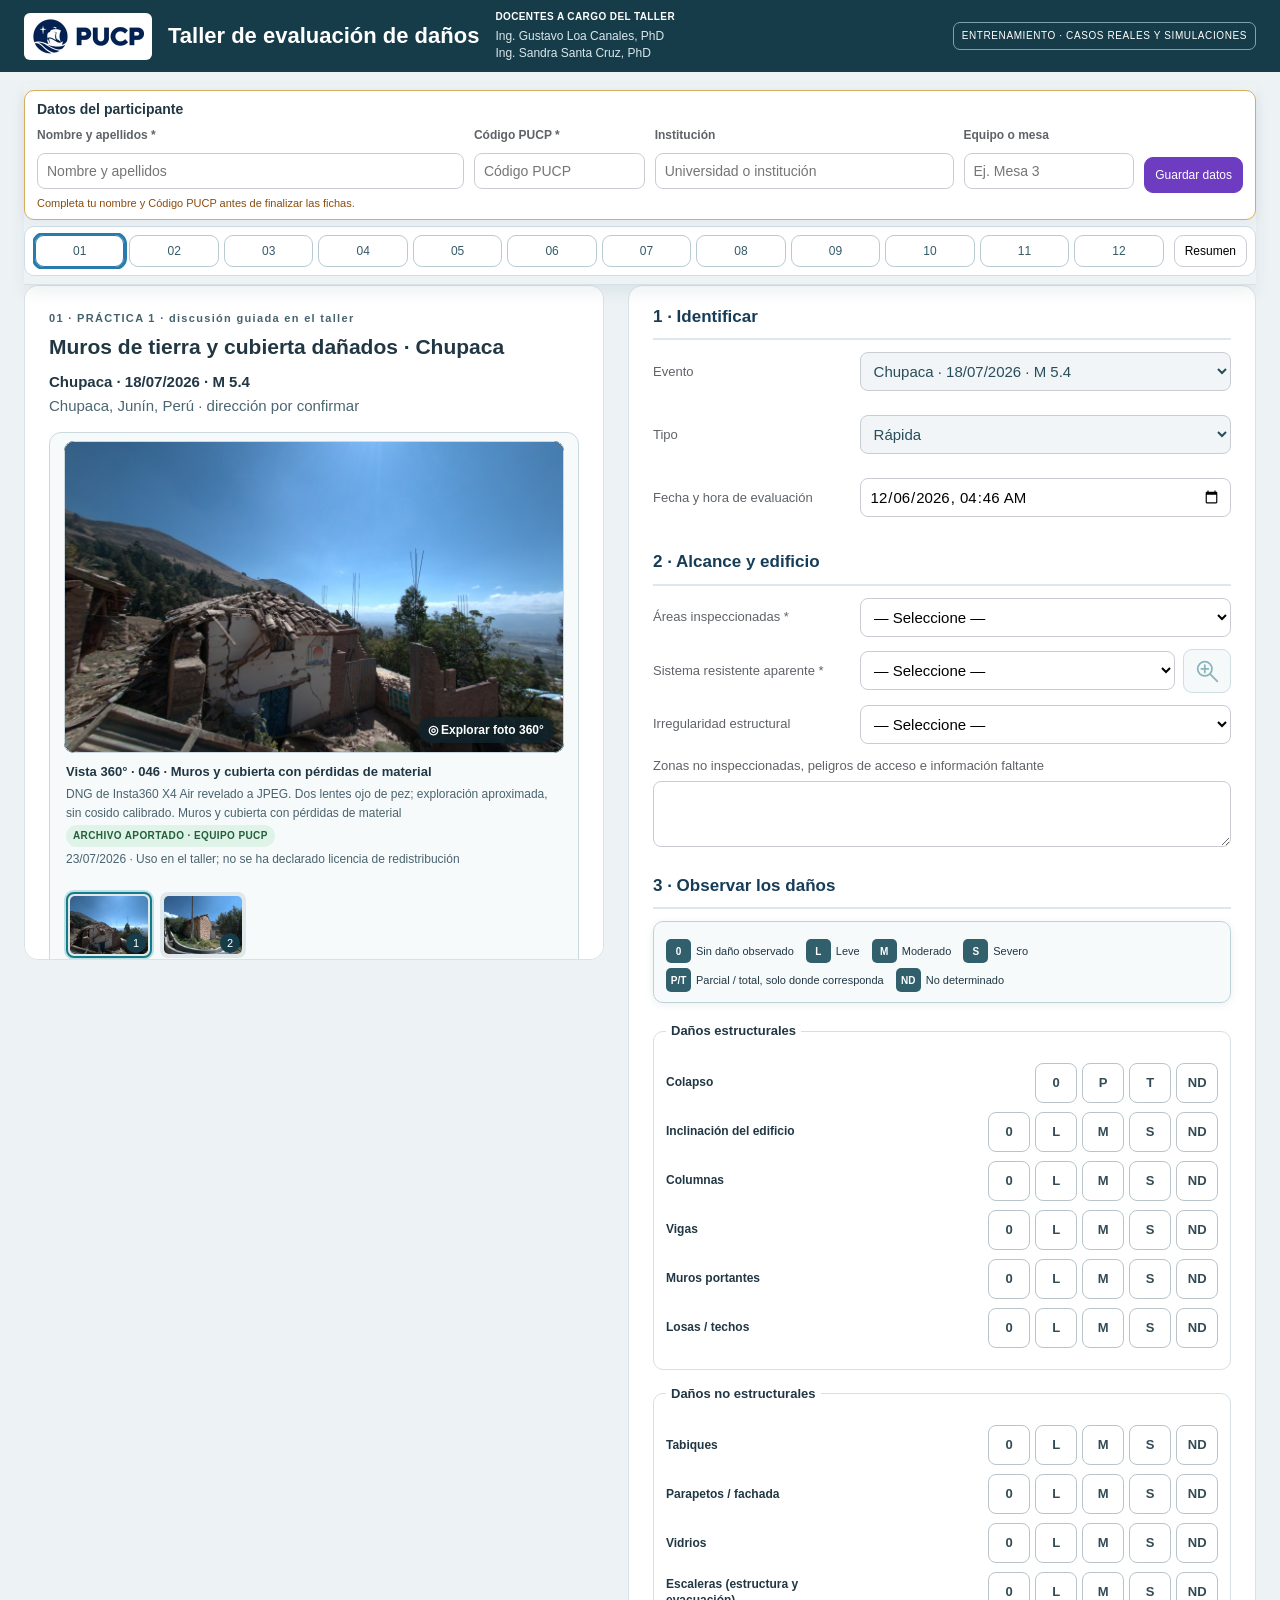
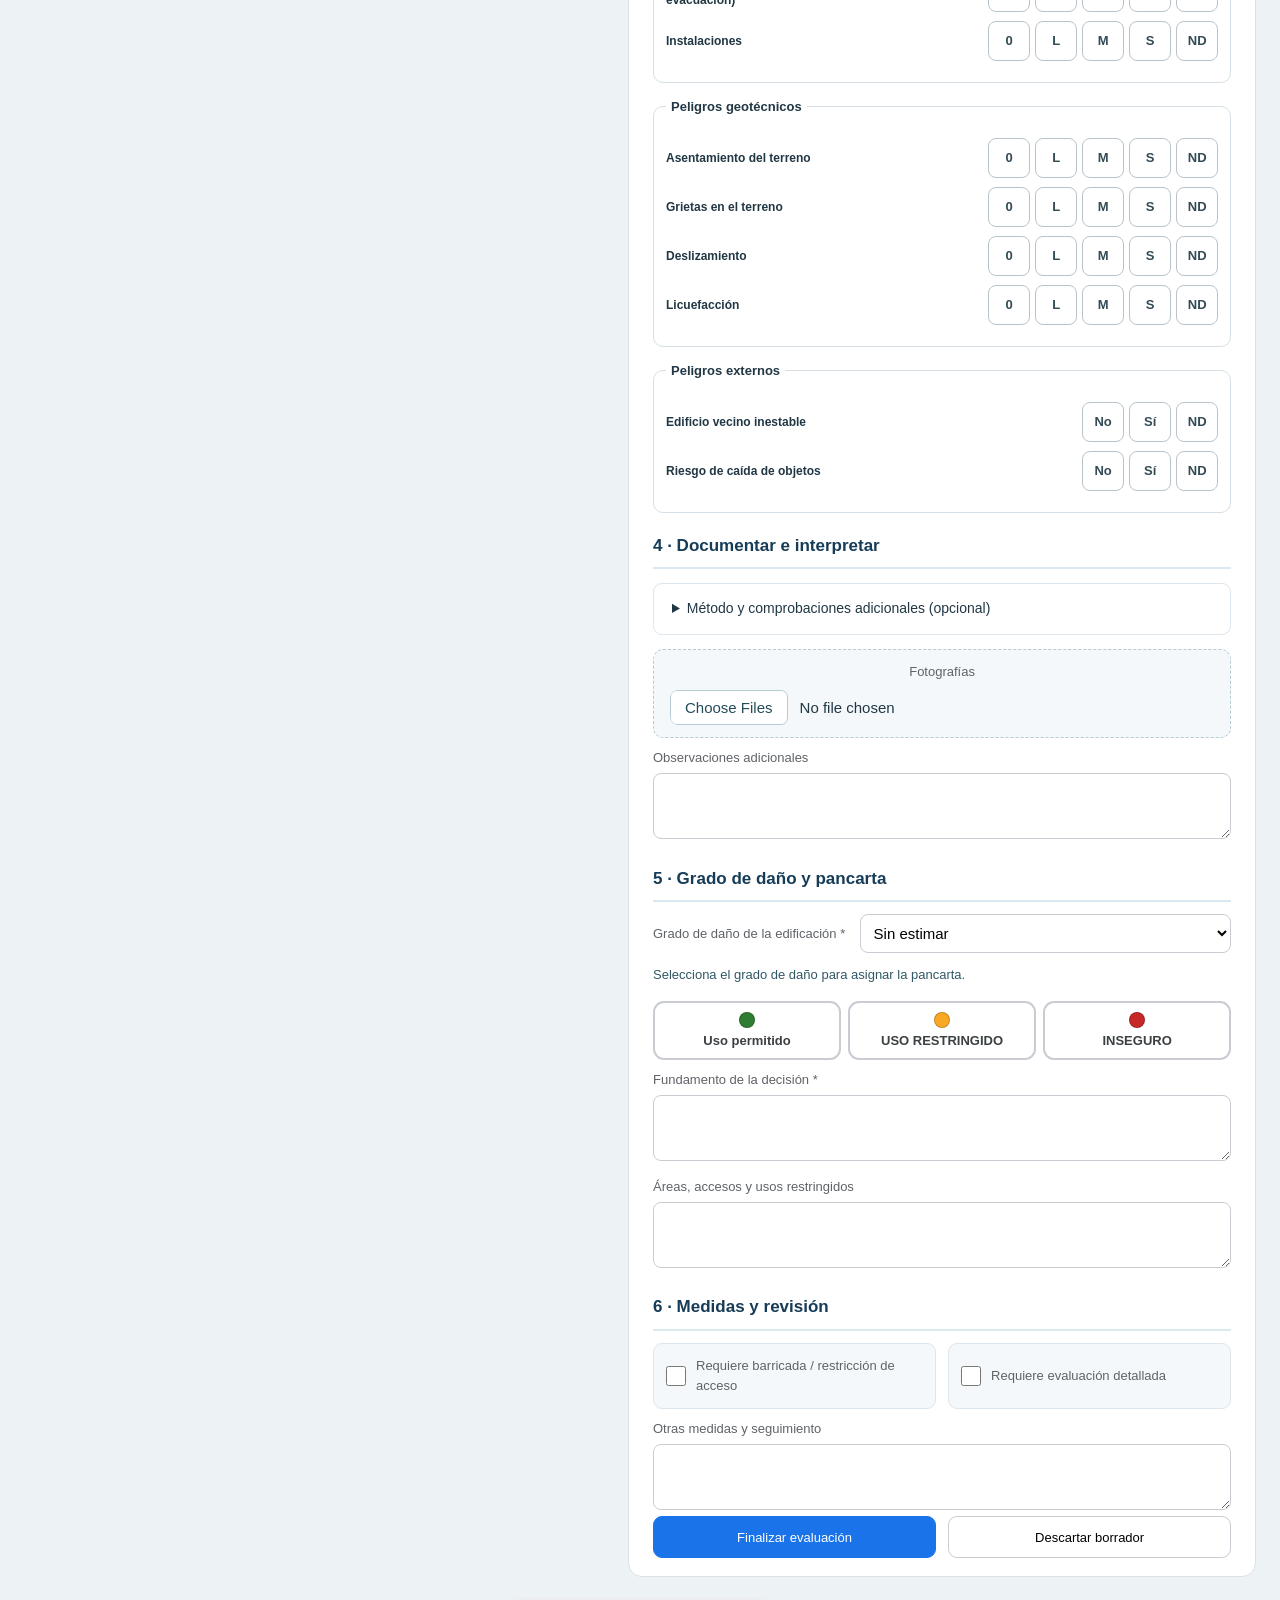
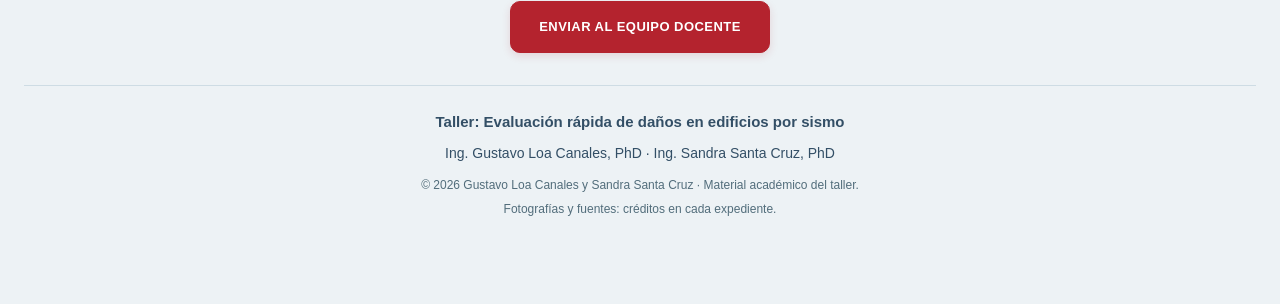
==== commit 60aadf2d: "Ajustar fotos de ejercicios y docentes en el encabezado" ====
--- a/docs/index.html
+++ b/docs/index.html
@@ -7,10 +7,10 @@
   <link rel="stylesheet" href="css/app.css">
   <link rel="stylesheet" href="css/taller.css?v=doce-1">
   <link rel="stylesheet" href="css/taller-media.css">
-<link rel="stylesheet" href="css/marca-pucp.css?v=marca-1"></head>
+<link rel="stylesheet" href="css/marca-pucp.css?v=marca-2"></head>
 <body class="taller">
   <header class="taller-header">
-    <div><a class="pucp-brand" href="index.html" aria-label="PUCP · inicio del taller"><img src="data/marca/logo-pucp.png" width="224" height="74" alt="Pontificia Universidad Católica del Perú"></a><h1>Taller de evaluación de daños</h1><p>Observar · interpretar · fundamentar</p></div>
+    <div><a class="pucp-brand" href="index.html" aria-label="PUCP · inicio del taller"><img src="data/marca/logo-pucp.png" width="224" height="74" alt="Pontificia Universidad Católica del Perú"></a><h1>Taller de evaluación de daños</h1><p class="header-docentes"><strong>Docentes a cargo del taller</strong><span>Ing. Gustavo Loa Canales, PhD<br>Ing. Sandra Santa Cruz, PhD</span></p></div>
     <span class="training-badge">ENTRENAMIENTO · CASOS REALES Y SIMULACIONES</span>
   </header>
   <main class="taller-main">
@@ -76,7 +76,7 @@
   <script>globalThis.SISMO_TALLER=true;</script>
   <script src="js/util.js"></script><script src="js/config.js"></script><script src="js/storage.js"></script><script src="js/dano-model.js"></script><script src="js/ficha-dano.js"></script><script src="js/reportes.js"></script>
   <script src="js/guia-grados.js"></script>
-  <script src="js/catalogo-taller.js?v=doce-1"></script><script src="js/taller-alumnos-casos.js?v=doce-1"></script>
+  <script src="js/catalogo-taller.js?v=doce-1"></script><script src="js/taller-alumnos-casos.js?v=doce-3"></script>
   <script src="js/taller-recorridos.js"></script><script src="js/taller-360.js"></script><script src="js/taller.js?v=doce-1"></script>
   <script src="js/entregas-config.js"></script><script src="js/entregas.js?v=doce-1"></script>
 </body>
--- a/docs/css/marca-pucp.css
+++ b/docs/css/marca-pucp.css
@@ -1 +1,3 @@
 .pucp-brand{display:inline-flex!important;align-items:center;flex:0 0 auto;background:#fff;border-radius:6px;padding:5px 8px!important;margin:0!important}.pucp-brand img{display:block!important;width:112px!important;height:auto!important;max-width:100%}.taller-header>div{flex-wrap:wrap}.academic-footer{display:block;margin:32px 0 0;padding:24px 16px;border-top:1px solid #cedce4;color:#334f66;text-align:center;line-height:1.6}.academic-footer strong{font-size:15px}.academic-footer p{margin:8px 0;font-size:14px}.academic-footer small{font-size:12px;color:#526d7b}.topbar .pucp-brand{margin-right:14px!important}.topbar{gap:14px;flex-wrap:wrap}.topbar>a:not(.pucp-brand){margin-right:auto}@media(max-width:650px){.pucp-brand img{width:88px!important}.academic-footer{padding:20px 8px}.academic-footer p span{display:none}.academic-footer p{max-width:280px;margin:8px auto}.topbar{gap:8px}.taller-header h1{font-size:17px}}
+
+.taller-header .header-docentes{display:grid!important;gap:3px;margin:0;font-size:11px;line-height:1.45;color:#d9e7ec}.header-docentes strong{font-size:10px;letter-spacing:.04em;text-transform:uppercase;color:#fff}.header-docentes span{font-size:12px}@media(max-width:650px){.taller-header .header-docentes{flex-basis:100%;margin-top:4px;padding-top:6px;border-top:1px solid #ffffff26}}
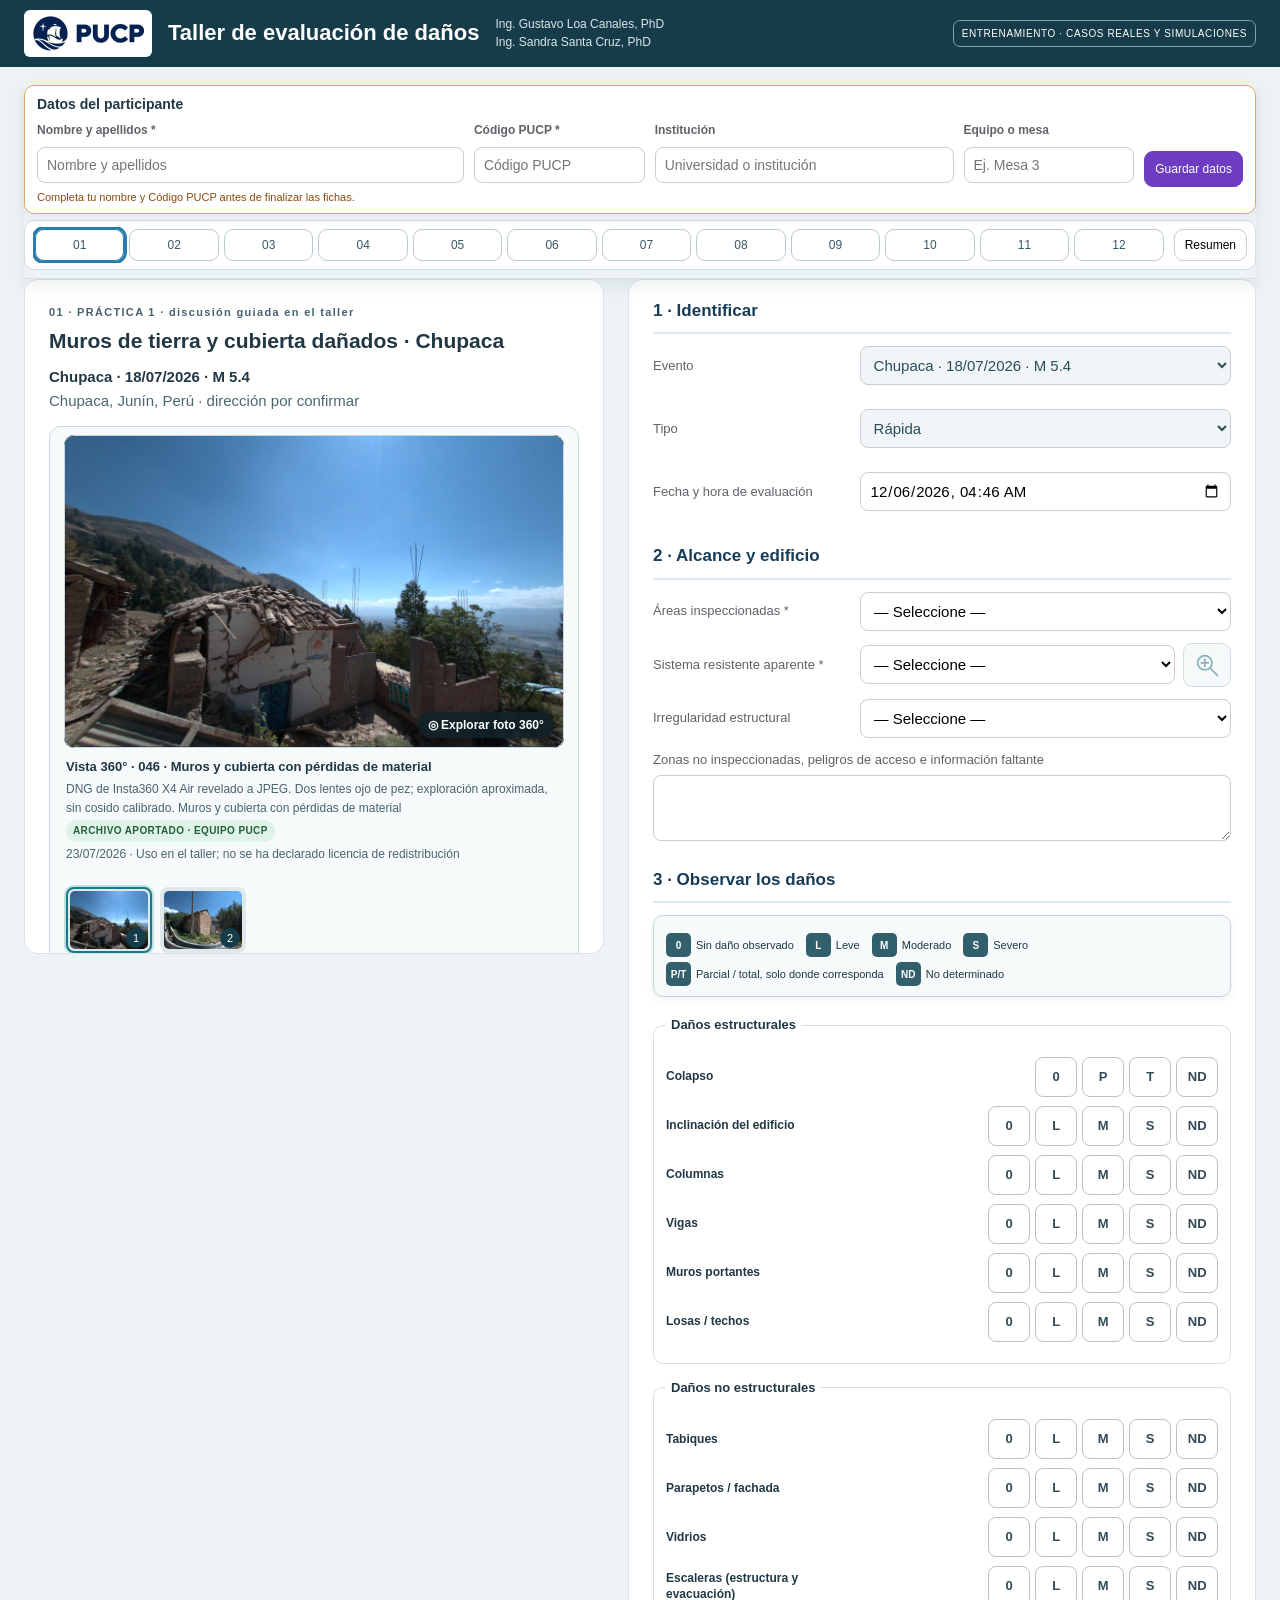
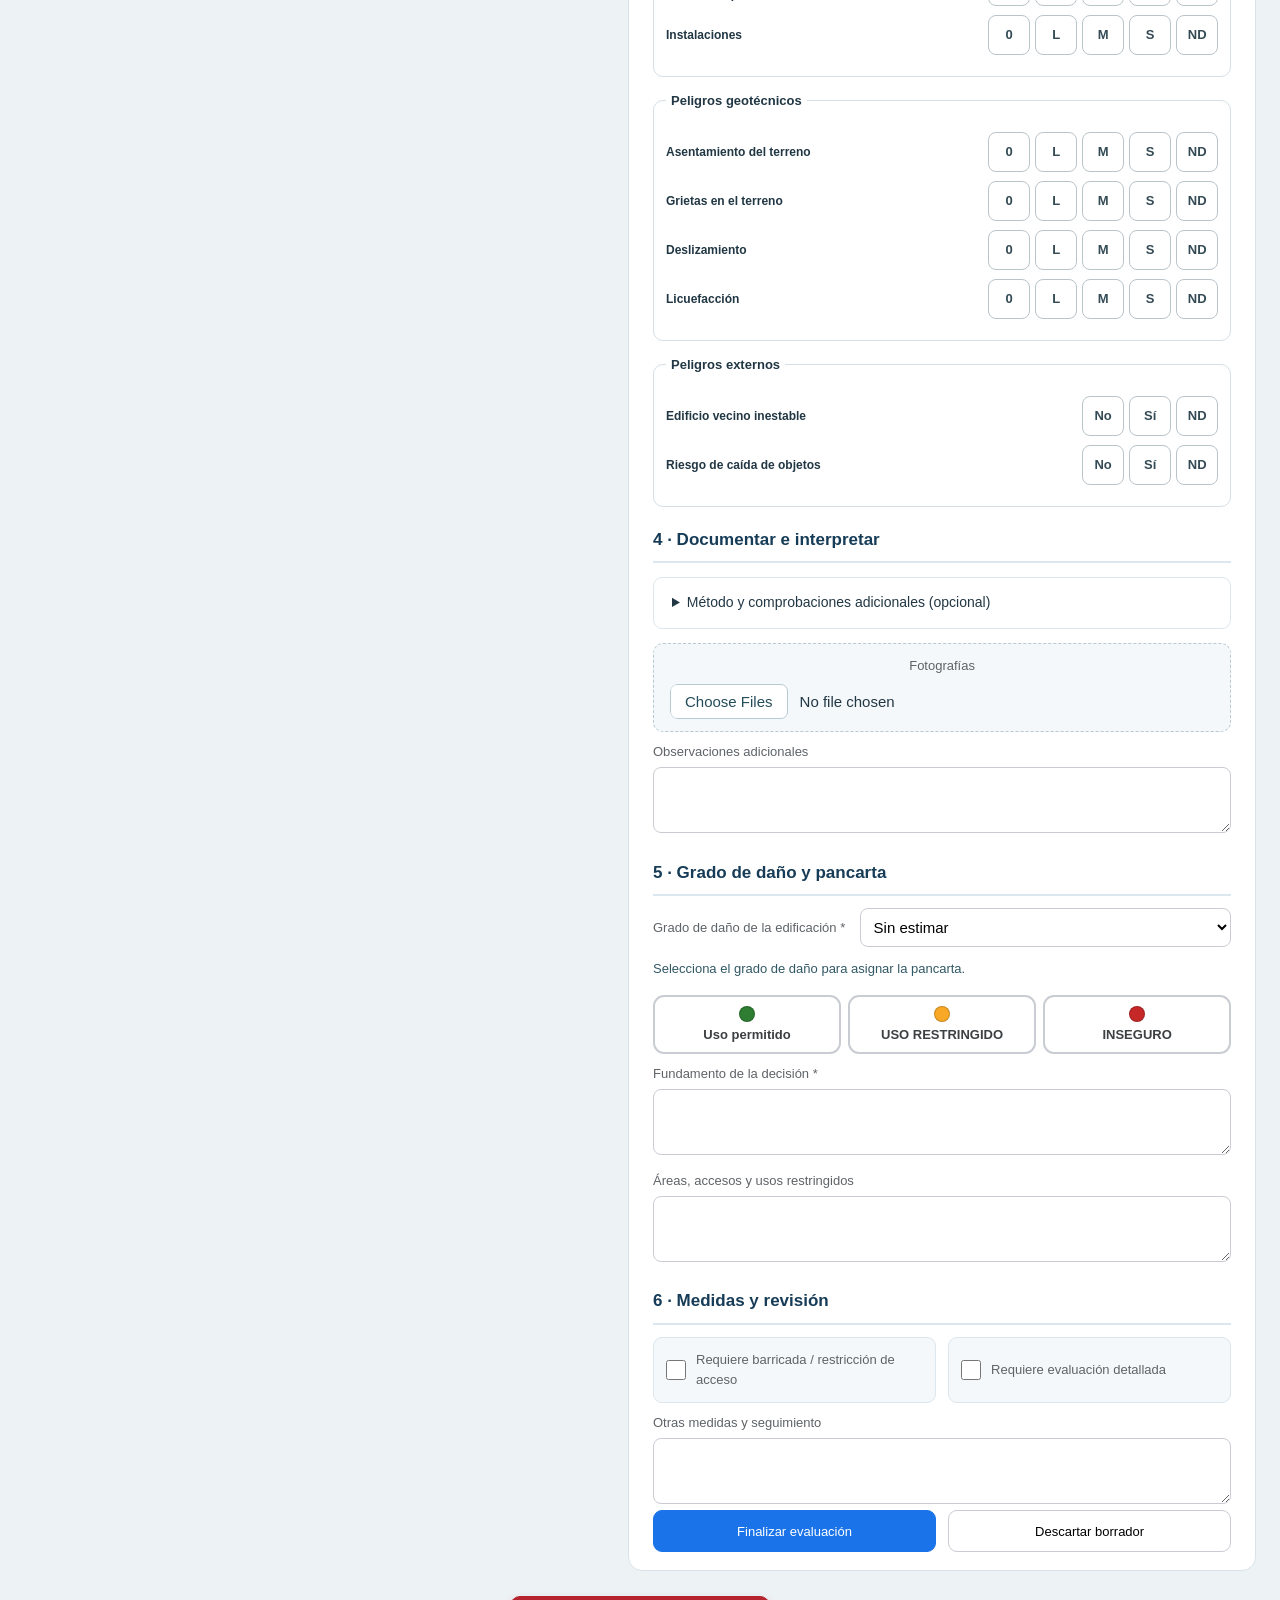
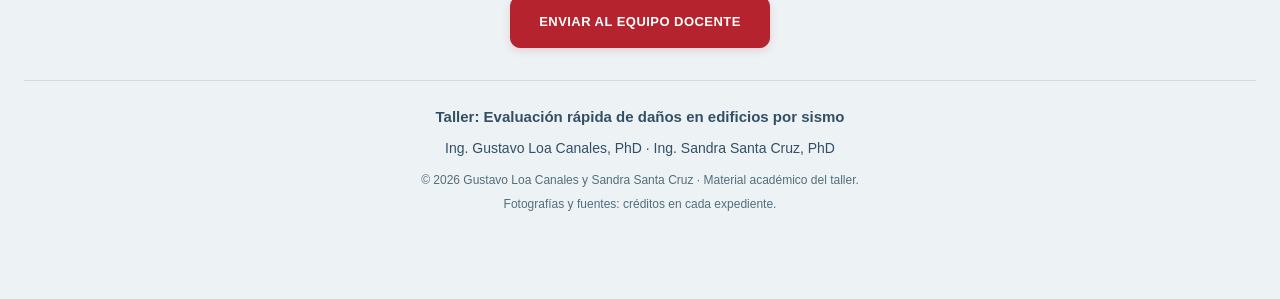
==== commit b50cb0bf: "Simplificar créditos del encabezado del taller" ====
--- a/docs/index.html
+++ b/docs/index.html
@@ -10,7 +10,7 @@
 <link rel="stylesheet" href="css/marca-pucp.css?v=marca-2"></head>
 <body class="taller">
   <header class="taller-header">
-    <div><a class="pucp-brand" href="index.html" aria-label="PUCP · inicio del taller"><img src="data/marca/logo-pucp.png" width="224" height="74" alt="Pontificia Universidad Católica del Perú"></a><h1>Taller de evaluación de daños</h1><p class="header-docentes"><strong>Docentes a cargo del taller</strong><span>Ing. Gustavo Loa Canales, PhD<br>Ing. Sandra Santa Cruz, PhD</span></p></div>
+    <div><a class="pucp-brand" href="index.html" aria-label="PUCP · inicio del taller"><img src="data/marca/logo-pucp.png" width="224" height="74" alt="Pontificia Universidad Católica del Perú"></a><h1>Taller de evaluación de daños</h1><p class="header-docentes"><span>Ing. Gustavo Loa Canales, PhD<br>Ing. Sandra Santa Cruz, PhD</span></p></div>
     <span class="training-badge">ENTRENAMIENTO · CASOS REALES Y SIMULACIONES</span>
   </header>
   <main class="taller-main">
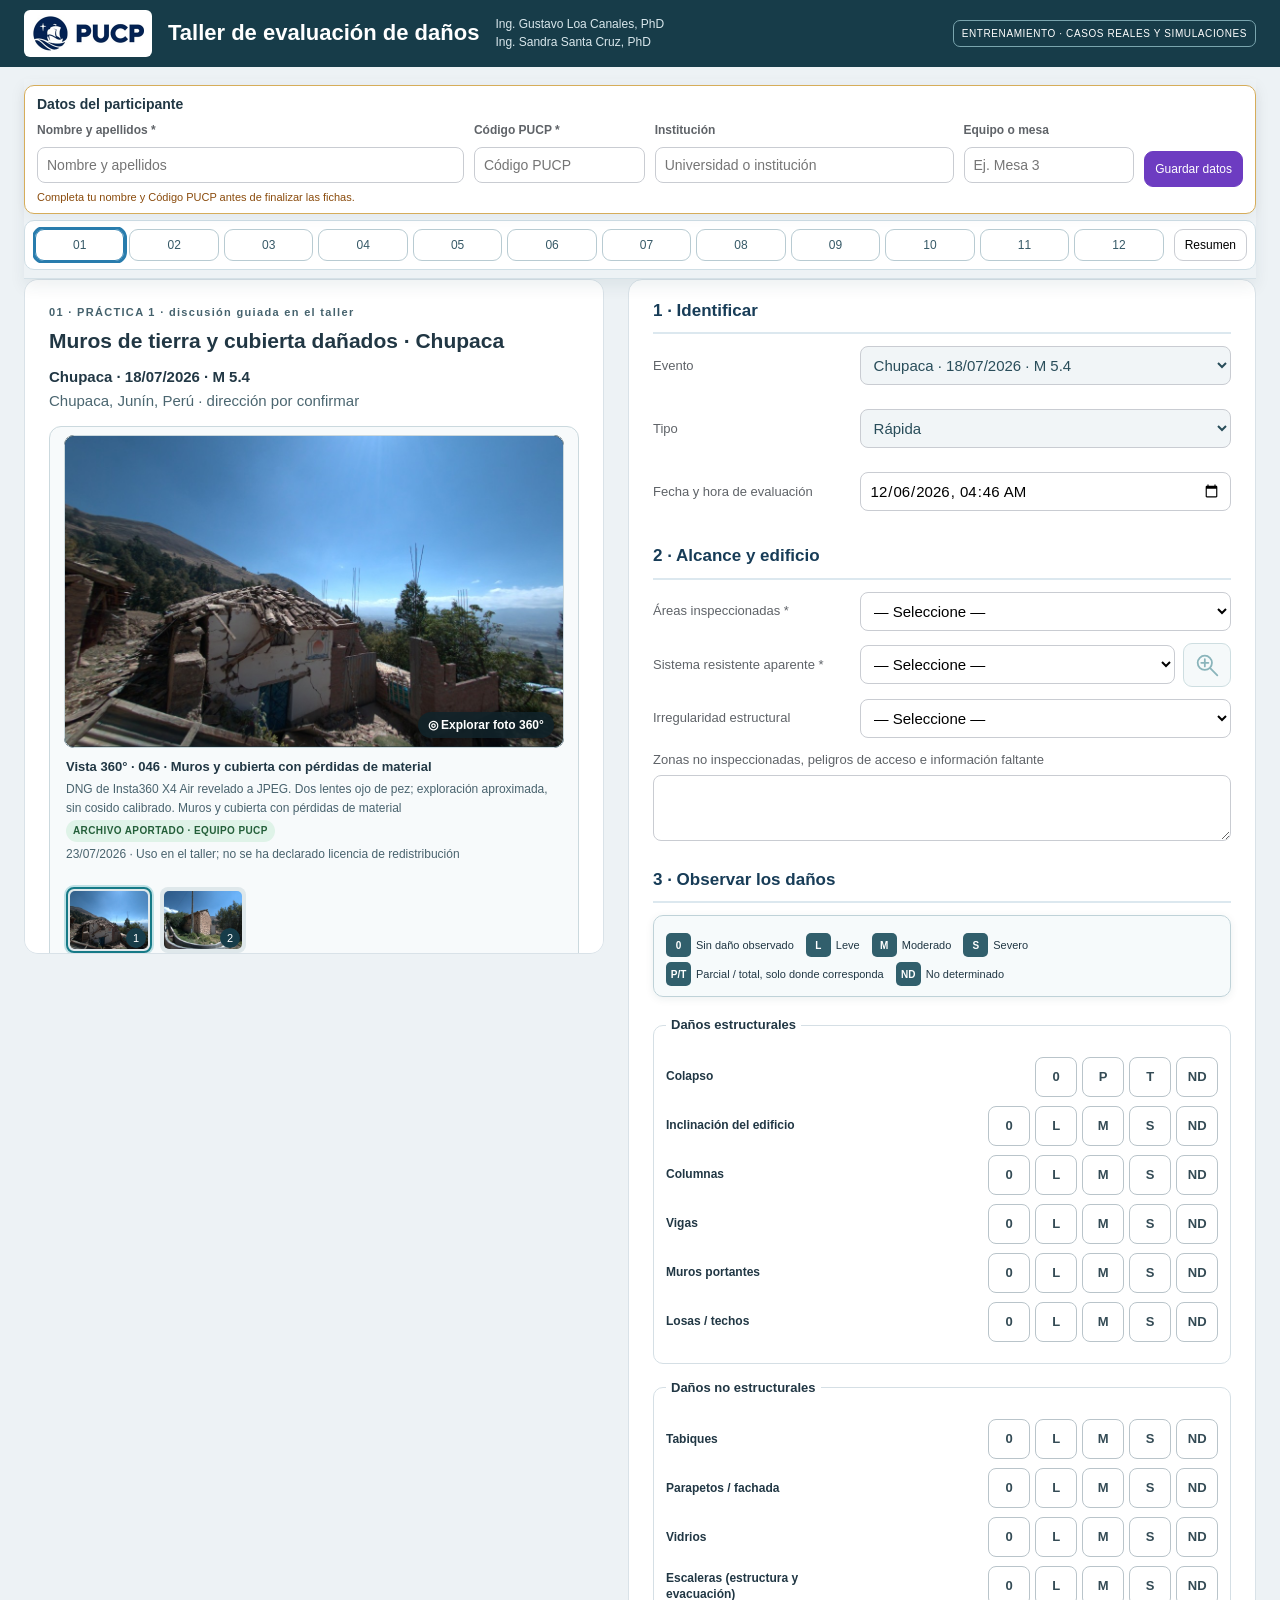
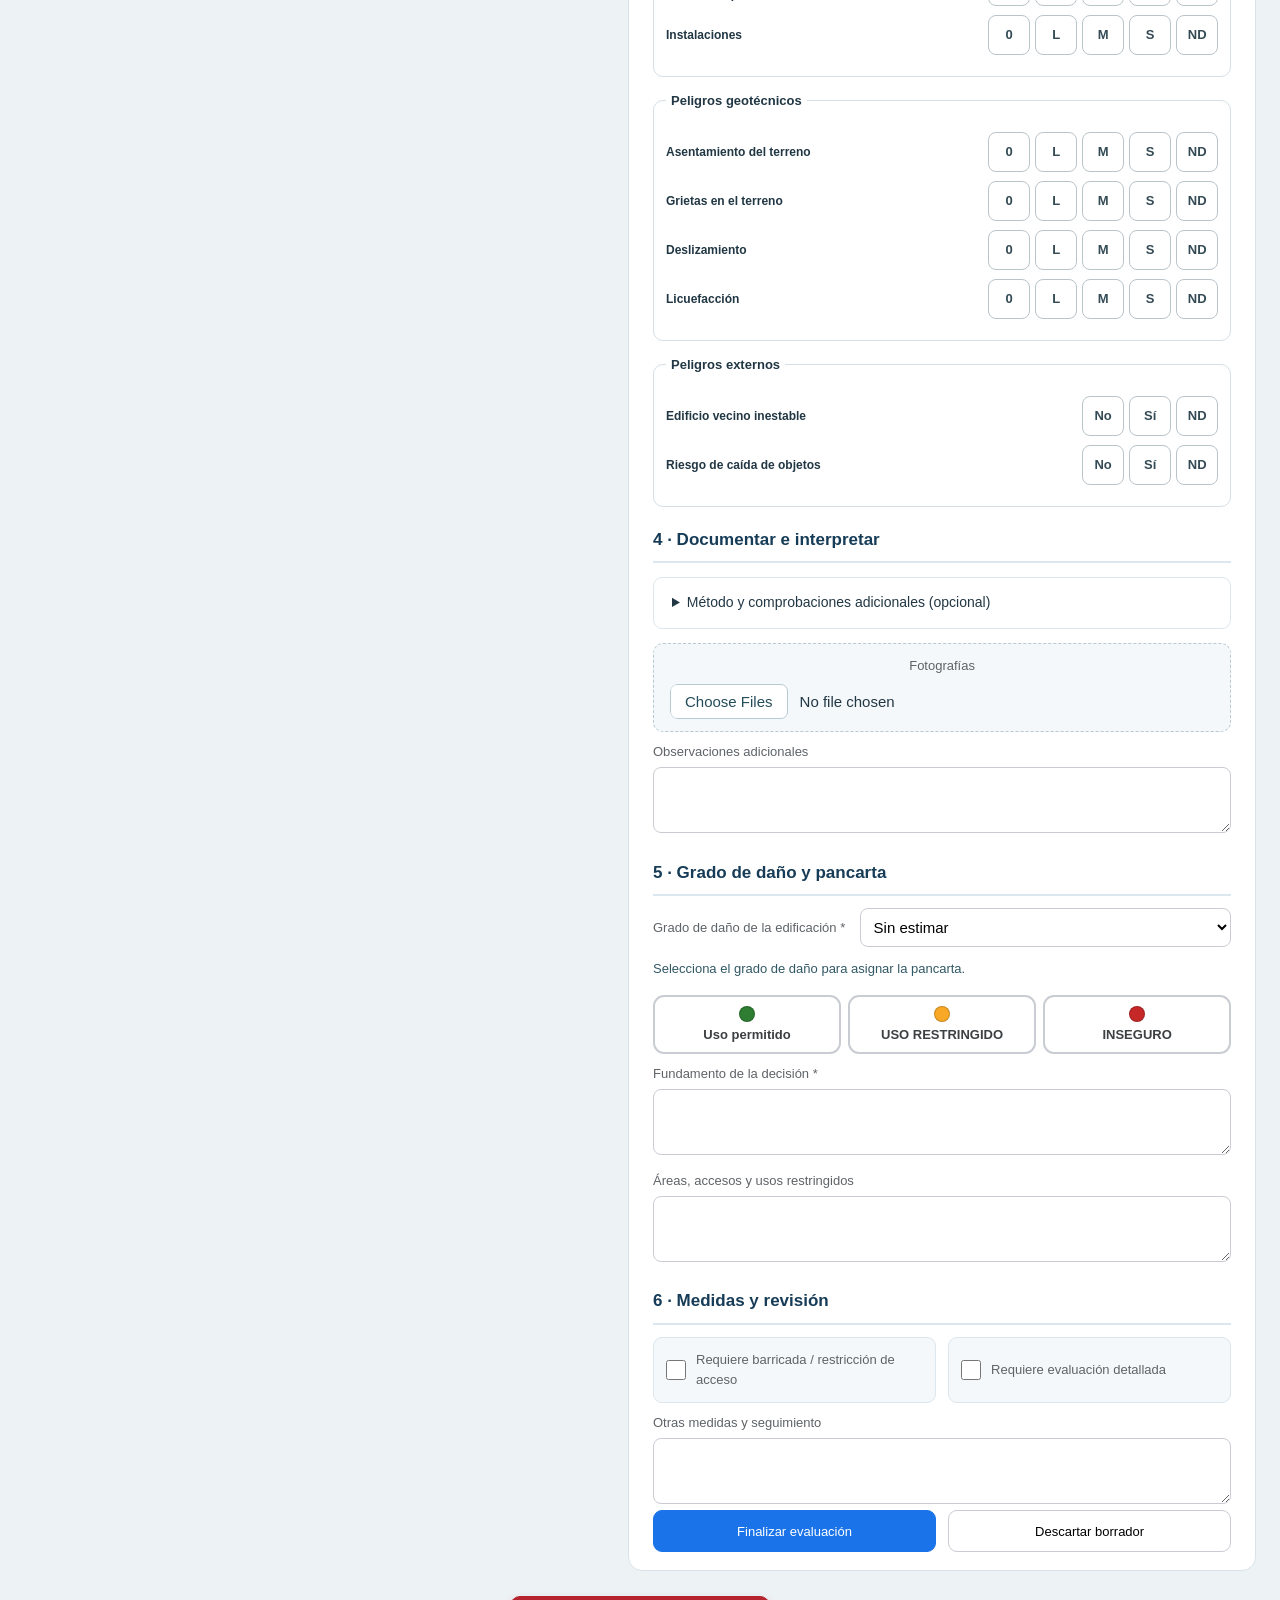
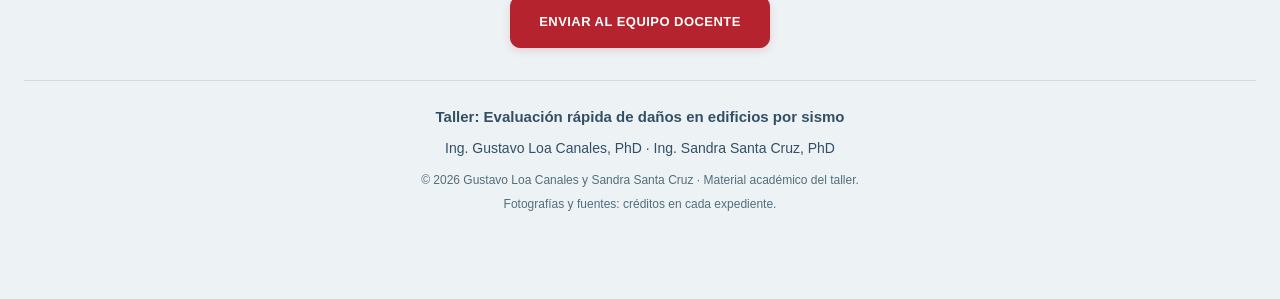
==== commit 0f227e3b: "Mejorar uso en celular y abrir imágenes a pantalla completa" ====
--- a/docs/index.html
+++ b/docs/index.html
@@ -5,8 +5,8 @@
   <meta name="viewport" content="width=device-width,initial-scale=1">
   <title>sismoPUCP · Taller de daños</title>
   <link rel="stylesheet" href="css/app.css">
-  <link rel="stylesheet" href="css/taller.css?v=doce-1">
-  <link rel="stylesheet" href="css/taller-media.css">
+  <link rel="stylesheet" href="css/taller.css?v=movil-2">
+  <link rel="stylesheet" href="css/taller-media.css?v=movil-2">
 <link rel="stylesheet" href="css/marca-pucp.css?v=marca-2"></head>
 <body class="taller">
   <header class="taller-header">
@@ -16,8 +16,8 @@
   <main class="taller-main">
 <div class="participant-dock" id="participantDock">
  <section class="taller-acceso participant-profile" aria-labelledby="datosParticipanteTitulo">
-  <h2 id="datosParticipanteTitulo">Datos del participante</h2>
-  <div class="perfil-grid">
+  <div class="profile-heading"><h2 id="datosParticipanteTitulo">Datos del participante</h2><button id="toggleProfile" type="button" aria-expanded="true" aria-controls="participantFields">Ocultar datos</button></div>
+  <div class="perfil-grid" id="participantFields">
    <label>Nombre y apellidos *<input id="participantName" autocomplete="name" maxlength="120" placeholder="Nombre y apellidos" required></label>
    <label>Código PUCP *<input id="participantPUCP" autocomplete="off" maxlength="20" placeholder="Código PUCP" required></label>
    <label>Institución<input id="participantInstitution" autocomplete="organization" maxlength="120" placeholder="Universidad o institución"></label>
@@ -76,8 +76,8 @@
   <script>globalThis.SISMO_TALLER=true;</script>
   <script src="js/util.js"></script><script src="js/config.js"></script><script src="js/storage.js"></script><script src="js/dano-model.js"></script><script src="js/ficha-dano.js"></script><script src="js/reportes.js"></script>
   <script src="js/guia-grados.js"></script>
-  <script src="js/catalogo-taller.js?v=doce-1"></script><script src="js/taller-alumnos-casos.js?v=doce-3"></script>
-  <script src="js/taller-recorridos.js"></script><script src="js/taller-360.js"></script><script src="js/taller.js?v=doce-1"></script>
+  <script src="js/catalogo-taller.js?v=orden-2"></script><script src="js/taller-alumnos-casos.js?v=orden-2"></script>
+  <script src="js/taller-recorridos.js"></script><script src="js/taller-360.js"></script><script src="js/taller.js?v=movil-2"></script>
   <script src="js/entregas-config.js"></script><script src="js/entregas.js?v=doce-1"></script>
 </body>
 </html>
--- a/docs/css/taller.css
+++ b/docs/css/taller.css
@@ -165,3 +165,9 @@
 
 /* Doce fichas, con desplazamiento horizontal en pantallas pequeñas. */
 .participant-route .casos-chips{display:flex;flex-wrap:nowrap;overflow-x:auto;gap:5px;scrollbar-width:thin}.participant-route .caso-chip{flex:1 0 42px;min-width:42px}.participant-route{min-width:0}.participant-route .casos-chips{min-width:0}
+
+/* Controles táctiles y vista horizontal de celular. */
+@media(max-width:850px){.taller .participant-profile input{font-size:16px;height:44px}.taller .participant-profile button,.participant-route .caso-chip,.taller #btnResumen{min-height:44px}.taller .dano-estado{min-width:44px;min-height:44px}.taller select,.taller input{min-height:44px}.taller .ficha-v2 .grid2{grid-template-columns:minmax(0,1fr)}.taller .ficha-v2 .habgrid{grid-template-columns:minmax(0,1fr)}.taller .dano-rubro{min-width:0;flex-wrap:wrap}.taller .dano-estados{flex-wrap:wrap}.taller-main{min-width:0}.participant-profile input{min-width:0}}
+@media(max-height:500px) and (orientation:landscape){.participant-dock{position:static}.paso-ficha{scroll-margin-top:12px}.taller #expediente{position:static}}
+
+.profile-heading{display:flex;align-items:center;justify-content:space-between;gap:8px}.taller #toggleProfile{display:none}@media(max-width:850px){.taller .participant-route .caso-chip{min-height:44px}.taller .dano-rubro{grid-template-columns:minmax(0,1fr)}.taller .dano-botones{min-width:0;justify-content:flex-start}.taller #toggleProfile{display:inline-block;min-height:44px;font-size:12px;padding:5px 10px}.participant-profile.profile-collapsed .perfil-grid{display:none}.participant-profile.profile-collapsed h2{margin:0}.taller .participant-profile #profileStatus{margin:3px 0}.taller .ficha-v2 input[type=checkbox]{min-height:20px}.taller .taller-actions button{min-height:44px}}
--- a/docs/css/taller-media.css
+++ b/docs/css/taller-media.css
@@ -54,3 +54,10 @@
 .caso-galeria .caso-imagen-ampliable[data-gallery-360]>img{display:block;width:100%;height:auto;aspect-ratio:8/5;min-height:0;max-height:none;object-fit:cover}.caso-imagen-ampliable[data-gallery-360]{background:#152d37;cursor:pointer}
 
 .panorama-shell:fullscreen{box-sizing:border-box;display:grid;grid-template-rows:auto minmax(0,1fr) auto auto;gap:10px;width:100vw;height:100dvh;padding:16px;background:#152d37;color:white;overflow:auto}.panorama-shell:fullscreen canvas{height:100%;min-height:0;margin:0}.panorama-shell:fullscreen p{margin:0}
+
+/* Los visores se abren a pantalla completa del navegador en celulares. */
+@media(max-width:850px),(pointer:coarse) and (max-height:500px){
+ .taller #imageViewer,.taller .panorama-dialog,.taller #frameImageDialog{position:fixed;inset:0;width:100vw;height:100dvh;max-width:100vw;max-height:100dvh;margin:0;border:0;border-radius:0;box-sizing:border-box}
+ .taller #imageViewer{padding:0}.taller .image-viewer-header{gap:8px;padding:8px max(10px,env(safe-area-inset-right)) 8px max(10px,env(safe-area-inset-left));align-items:center}.taller .image-viewer-header h2{font-size:14px}.taller .image-viewer-header .eyebrow{display:none}.taller .image-viewer-actions{flex-wrap:nowrap}.taller #btnImageFullscreen{display:none}.taller #btnImageViewerClose{min-height:44px;white-space:nowrap}.taller .image-viewer figure{padding:6px;overflow:hidden}.taller .image-viewer figcaption{max-height:20dvh;overflow:auto}.taller .image-viewer-shell{padding-top:env(safe-area-inset-top);padding-bottom:env(safe-area-inset-bottom)}
+ .taller .panorama-dialog{padding:8px max(8px,env(safe-area-inset-right)) max(8px,env(safe-area-inset-bottom)) max(8px,env(safe-area-inset-left));overflow:hidden}.taller .panorama-shell{display:grid;grid-template-rows:auto minmax(0,1fr) auto auto;gap:6px;height:100%;min-height:0}.taller .panorama-dialog canvas{height:100%;min-height:0;margin:0}.taller .panorama-dialog header b{font-size:13px}.taller .panorama-dialog button{min-height:44px;font-size:12px}.taller .panorama-dialog p{font-size:11px;margin:0}.taller .panorama-dialog footer{gap:4px}.taller .panorama-dialog [data-action=full]{display:none}
+}
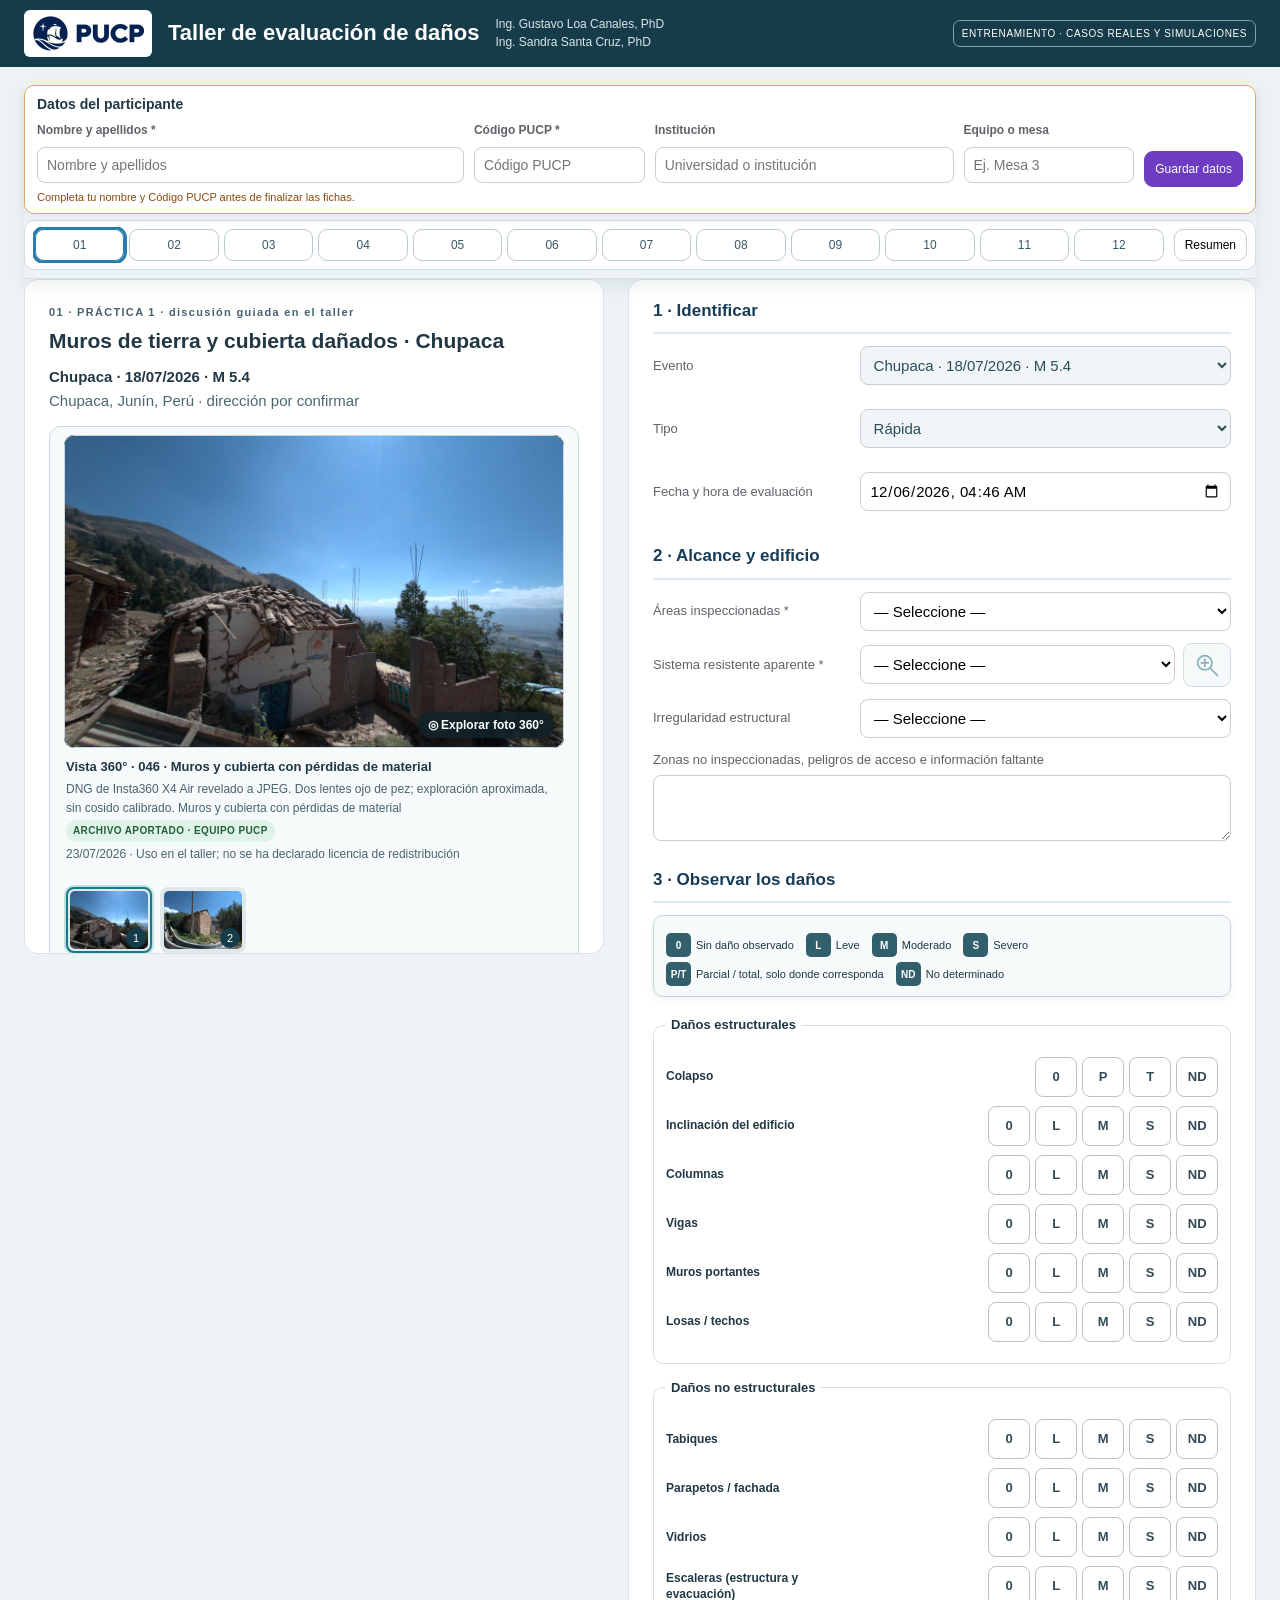
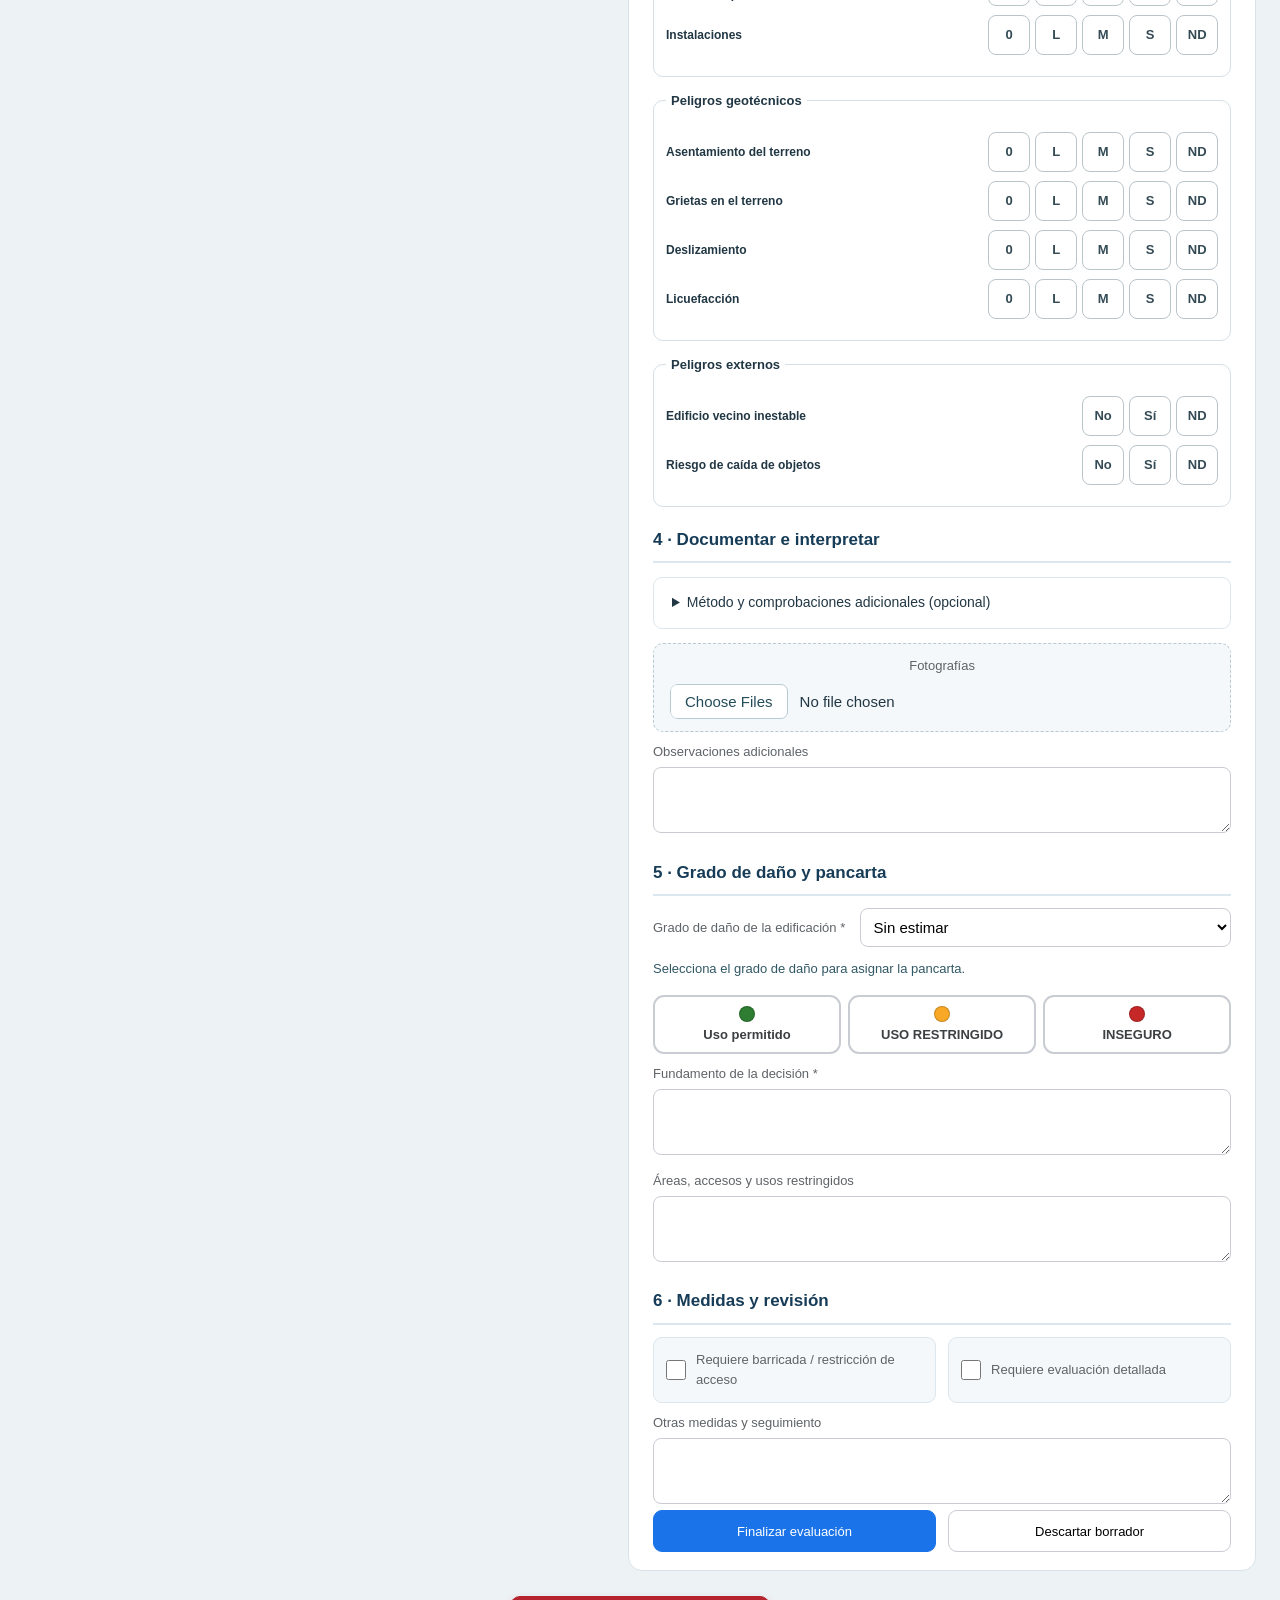
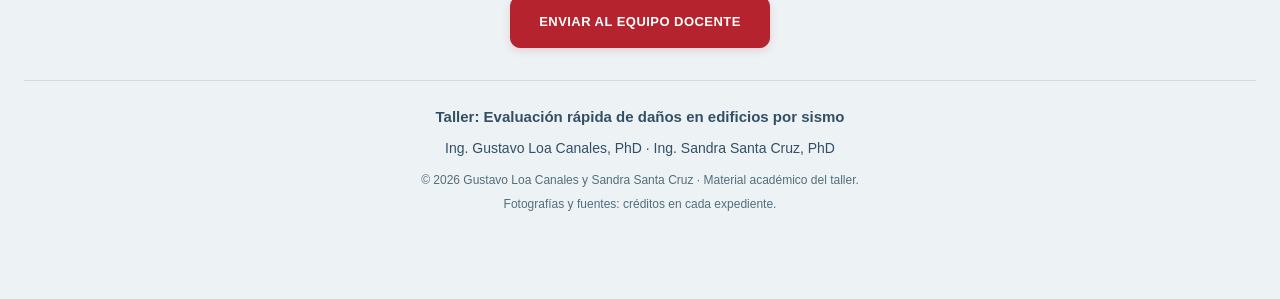
==== commit d712ce04: "Corregir Tarqui, retirar criterios públicos y completar estadísticas" ====
--- a/docs/index.html
+++ b/docs/index.html
@@ -76,7 +76,7 @@
   <script>globalThis.SISMO_TALLER=true;</script>
   <script src="js/util.js"></script><script src="js/config.js"></script><script src="js/storage.js"></script><script src="js/dano-model.js"></script><script src="js/ficha-dano.js"></script><script src="js/reportes.js"></script>
   <script src="js/guia-grados.js"></script>
-  <script src="js/catalogo-taller.js?v=orden-2"></script><script src="js/taller-alumnos-casos.js?v=orden-2"></script>
+  <script src="js/catalogo-taller.js?v=seguridad-20261001"></script><script src="js/taller-alumnos-casos.js?v=seguridad-20261001"></script>
   <script src="js/taller-recorridos.js"></script><script src="js/taller-360.js"></script><script src="js/taller.js?v=movil-2"></script>
   <script src="js/entregas-config.js"></script><script src="js/entregas.js?v=doce-1"></script>
 </body>
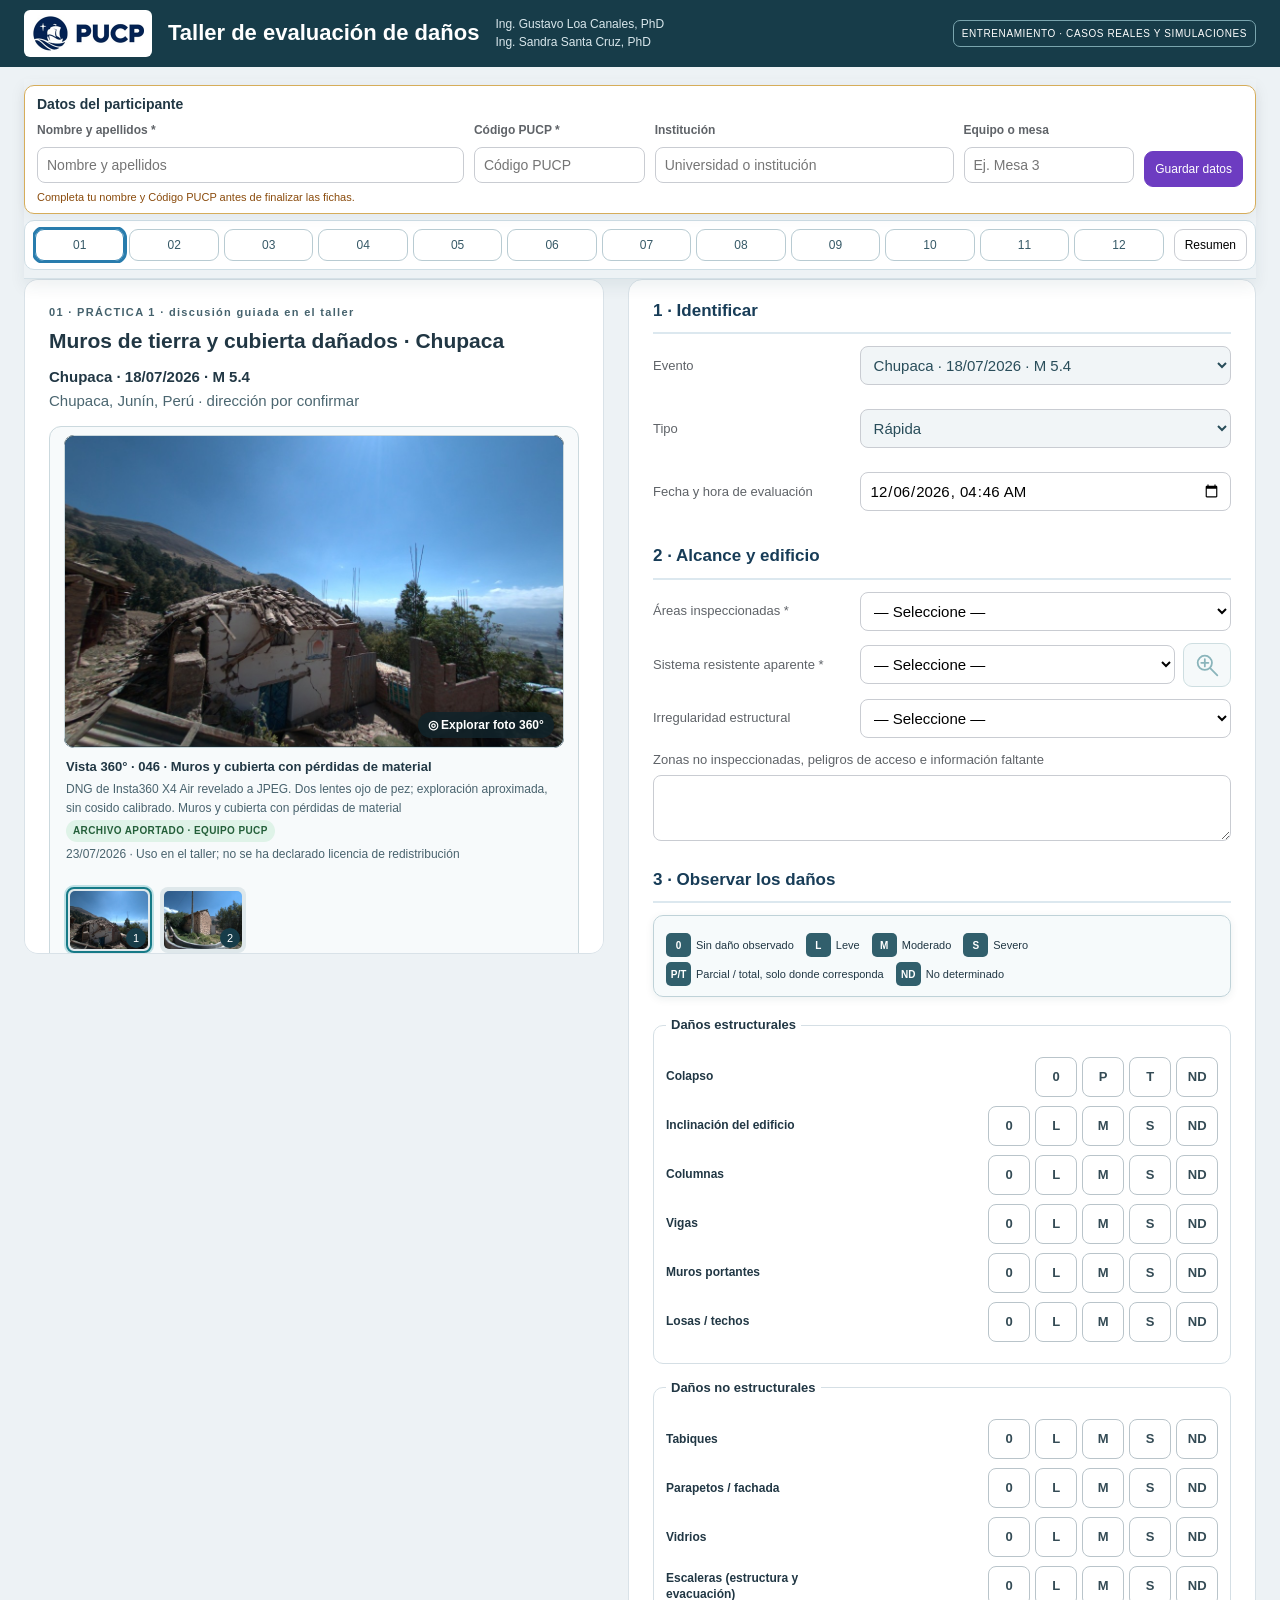
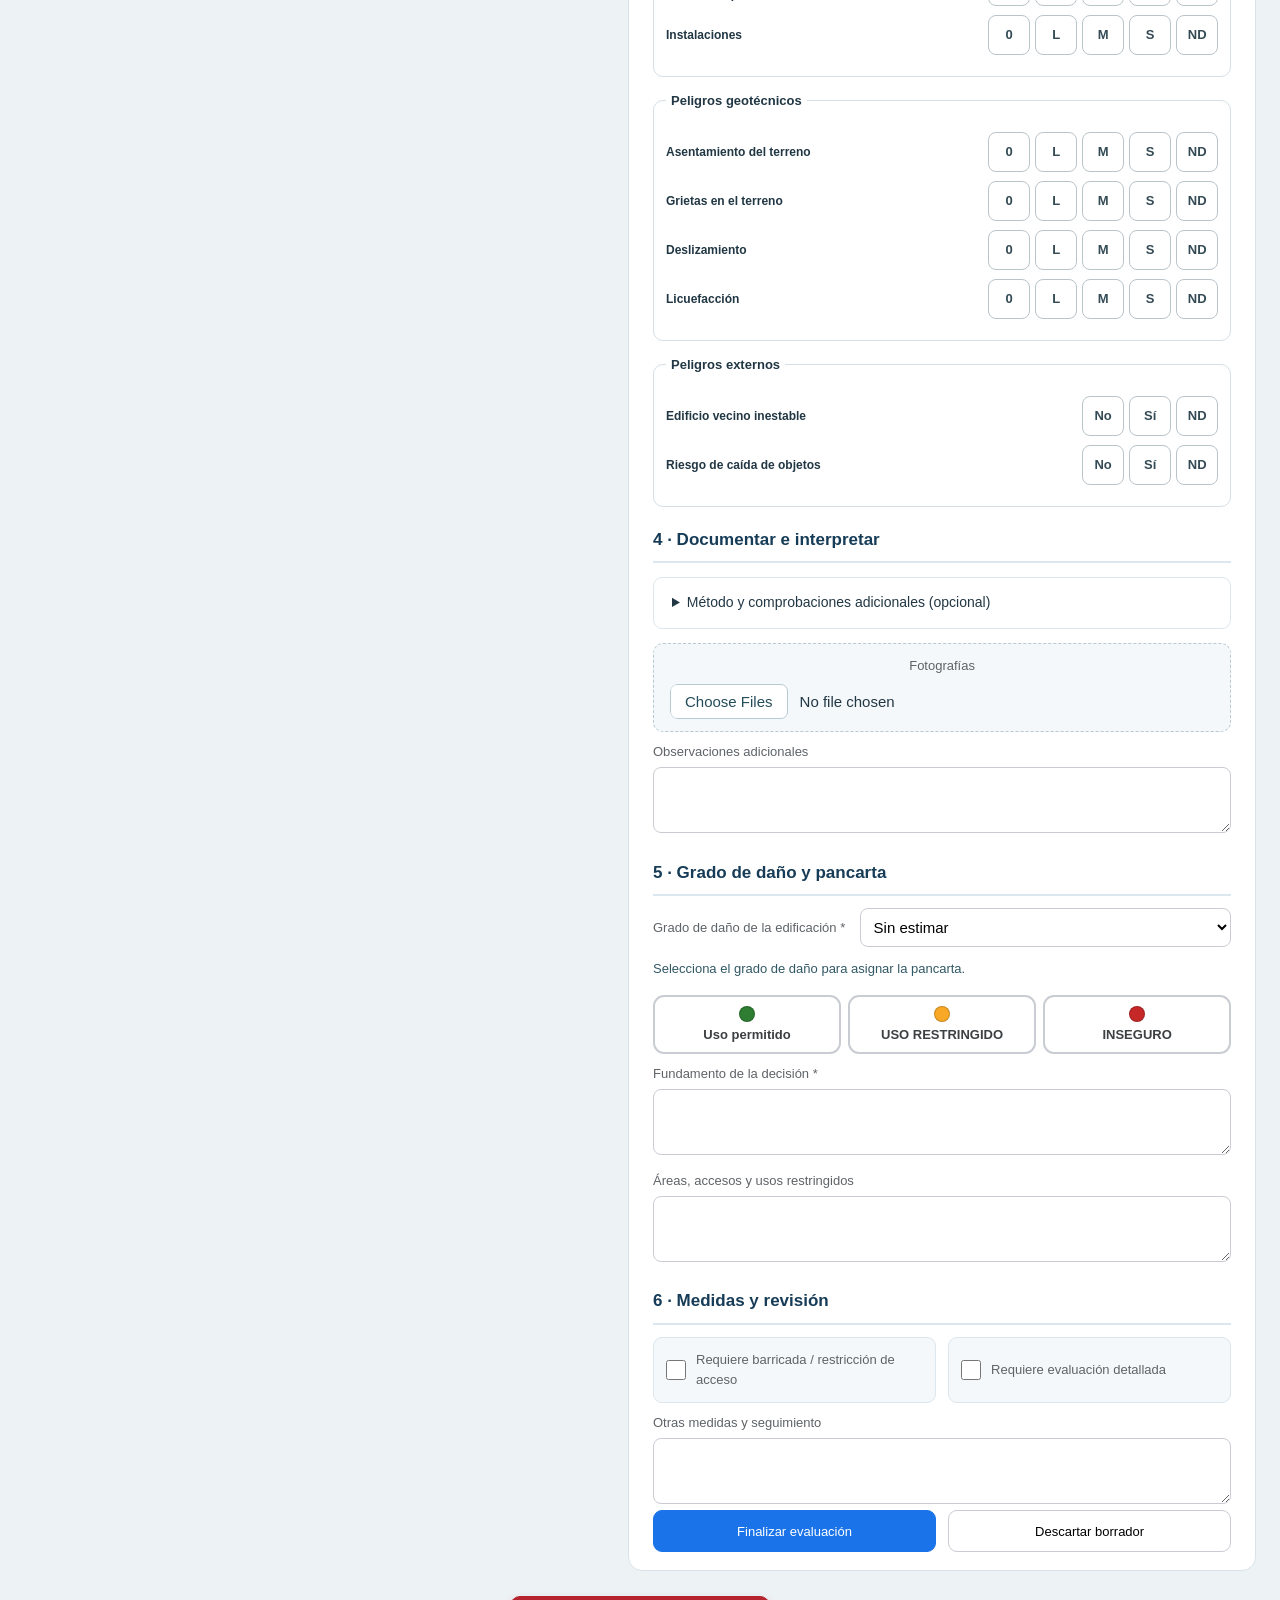
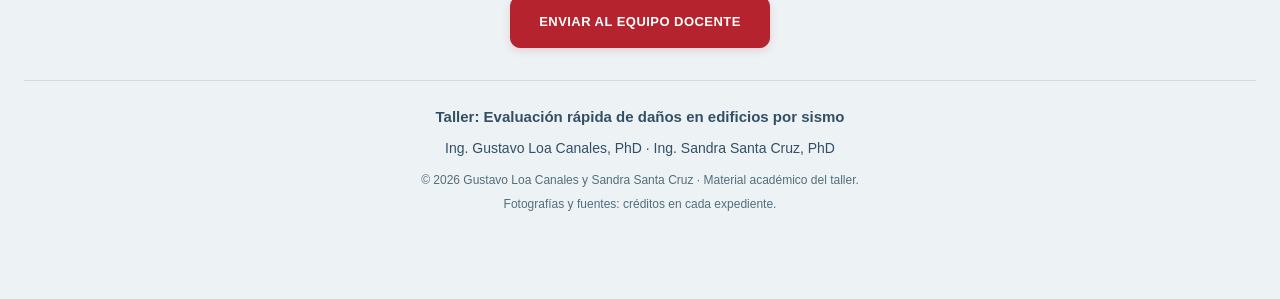
==== commit 3f3dfe24: "Ampliar análisis del taller y preparar envío único por Código PUCP" ====
--- a/docs/index.html
+++ b/docs/index.html
@@ -50,7 +50,7 @@
 
 <dialog id="confirmDelivery" class="confirm-delivery" aria-labelledby="confirmDeliveryTitle">
  <h2 id="confirmDeliveryTitle">¿Estás seguro de enviar tus respuestas al equipo docente?</h2>
- <p id="confirmDeliverySummary"></p><p>Se enviarán las fichas finalizadas. Los borradores y las fotografías añadidas permanecerán en tu dispositivo.</p>
+ <p id="confirmDeliverySummary"></p><p>Se enviarán las fichas finalizadas. Revisa que estén todas las que deseas entregar: solo se permite un envío por Código PUCP en esta sesión. Los borradores y las fotografías añadidas permanecerán en tu dispositivo.</p>
  <div class="confirm-actions"><button id="cancelDelivery" type="button" autofocus>Volver a revisar</button><button id="acceptDelivery" type="button">Sí, enviar</button></div>
 </dialog>
   <dialog id="imageViewer" class="image-viewer" aria-labelledby="imageViewerTitle">
@@ -78,6 +78,6 @@
   <script src="js/guia-grados.js"></script>
   <script src="js/catalogo-taller.js?v=seguridad-20261001"></script><script src="js/taller-alumnos-casos.js?v=seguridad-20261001"></script>
   <script src="js/taller-recorridos.js"></script><script src="js/taller-360.js"></script><script src="js/taller.js?v=movil-2"></script>
-  <script src="js/entregas-config.js"></script><script src="js/entregas.js?v=doce-1"></script>
+  <script src="js/entregas-config.js"></script><script src="js/entregas.js?v=unico-20261001"></script>
 </body>
 </html>
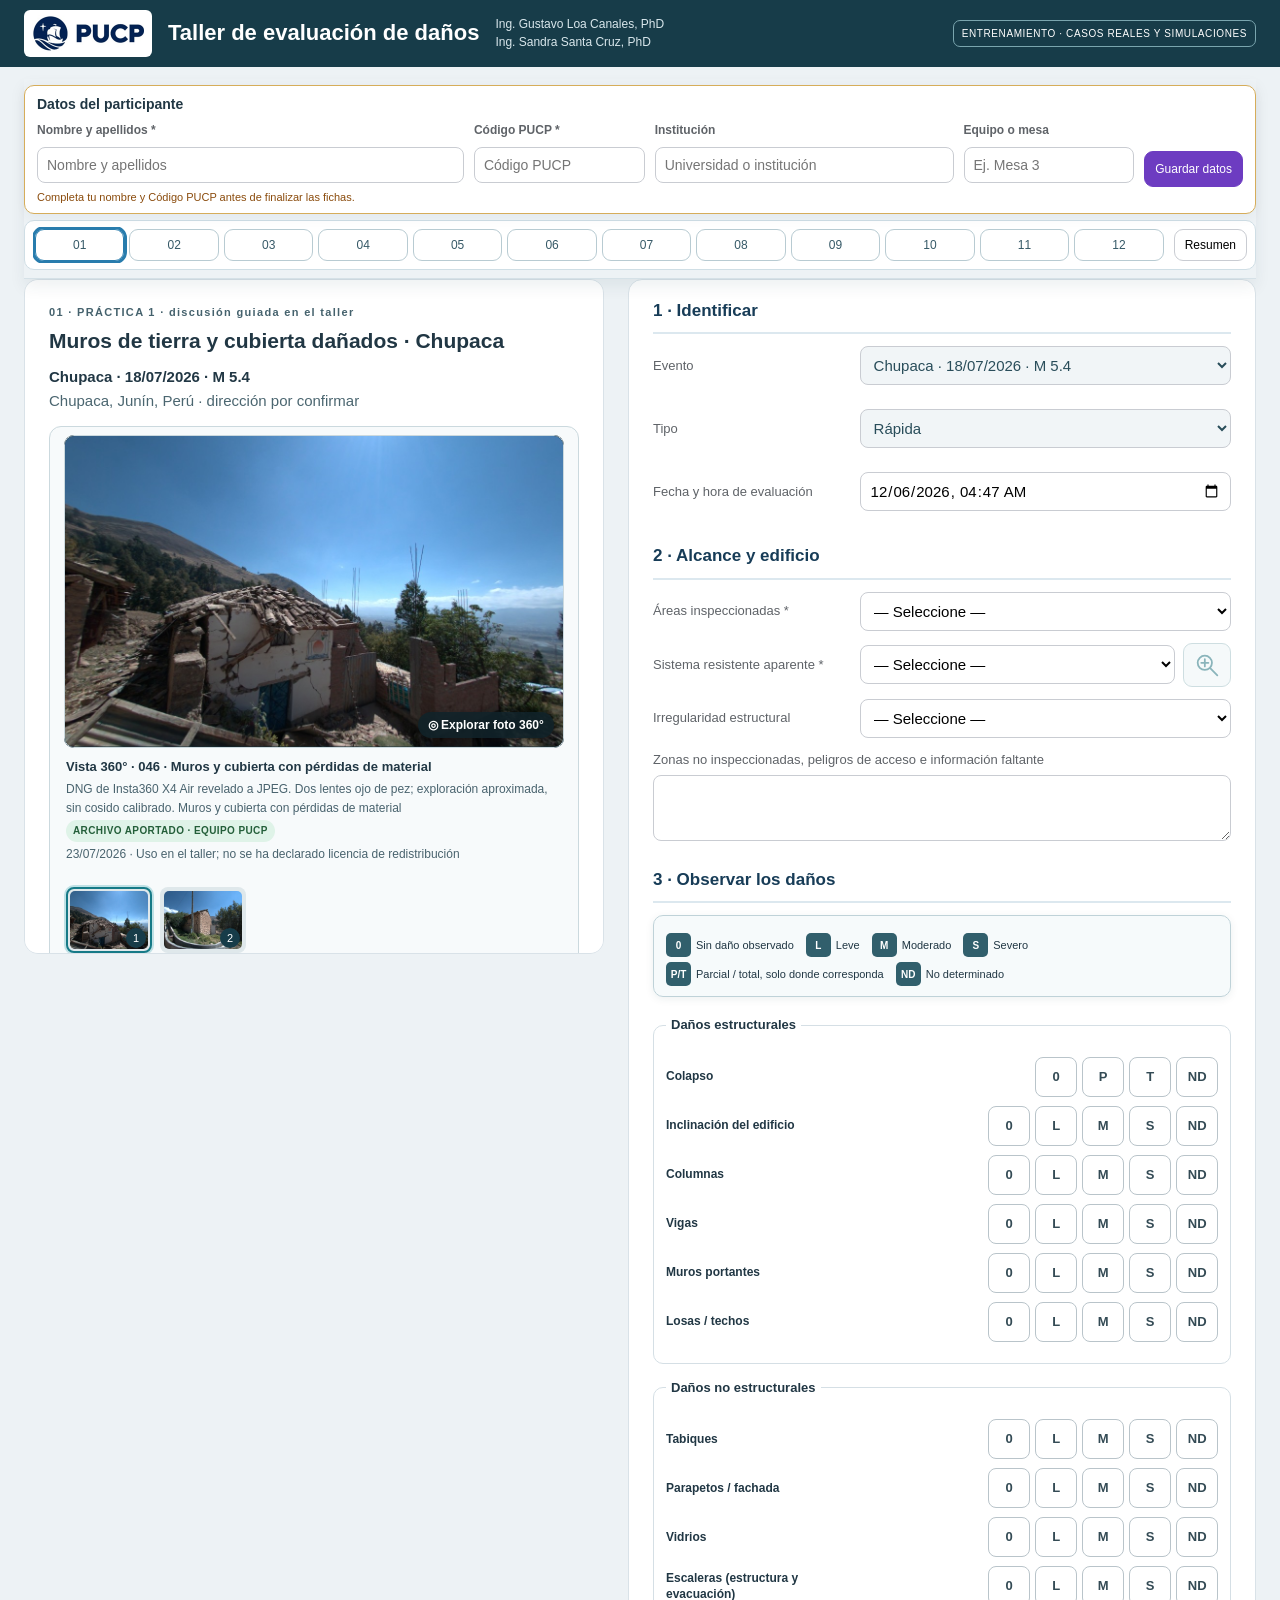
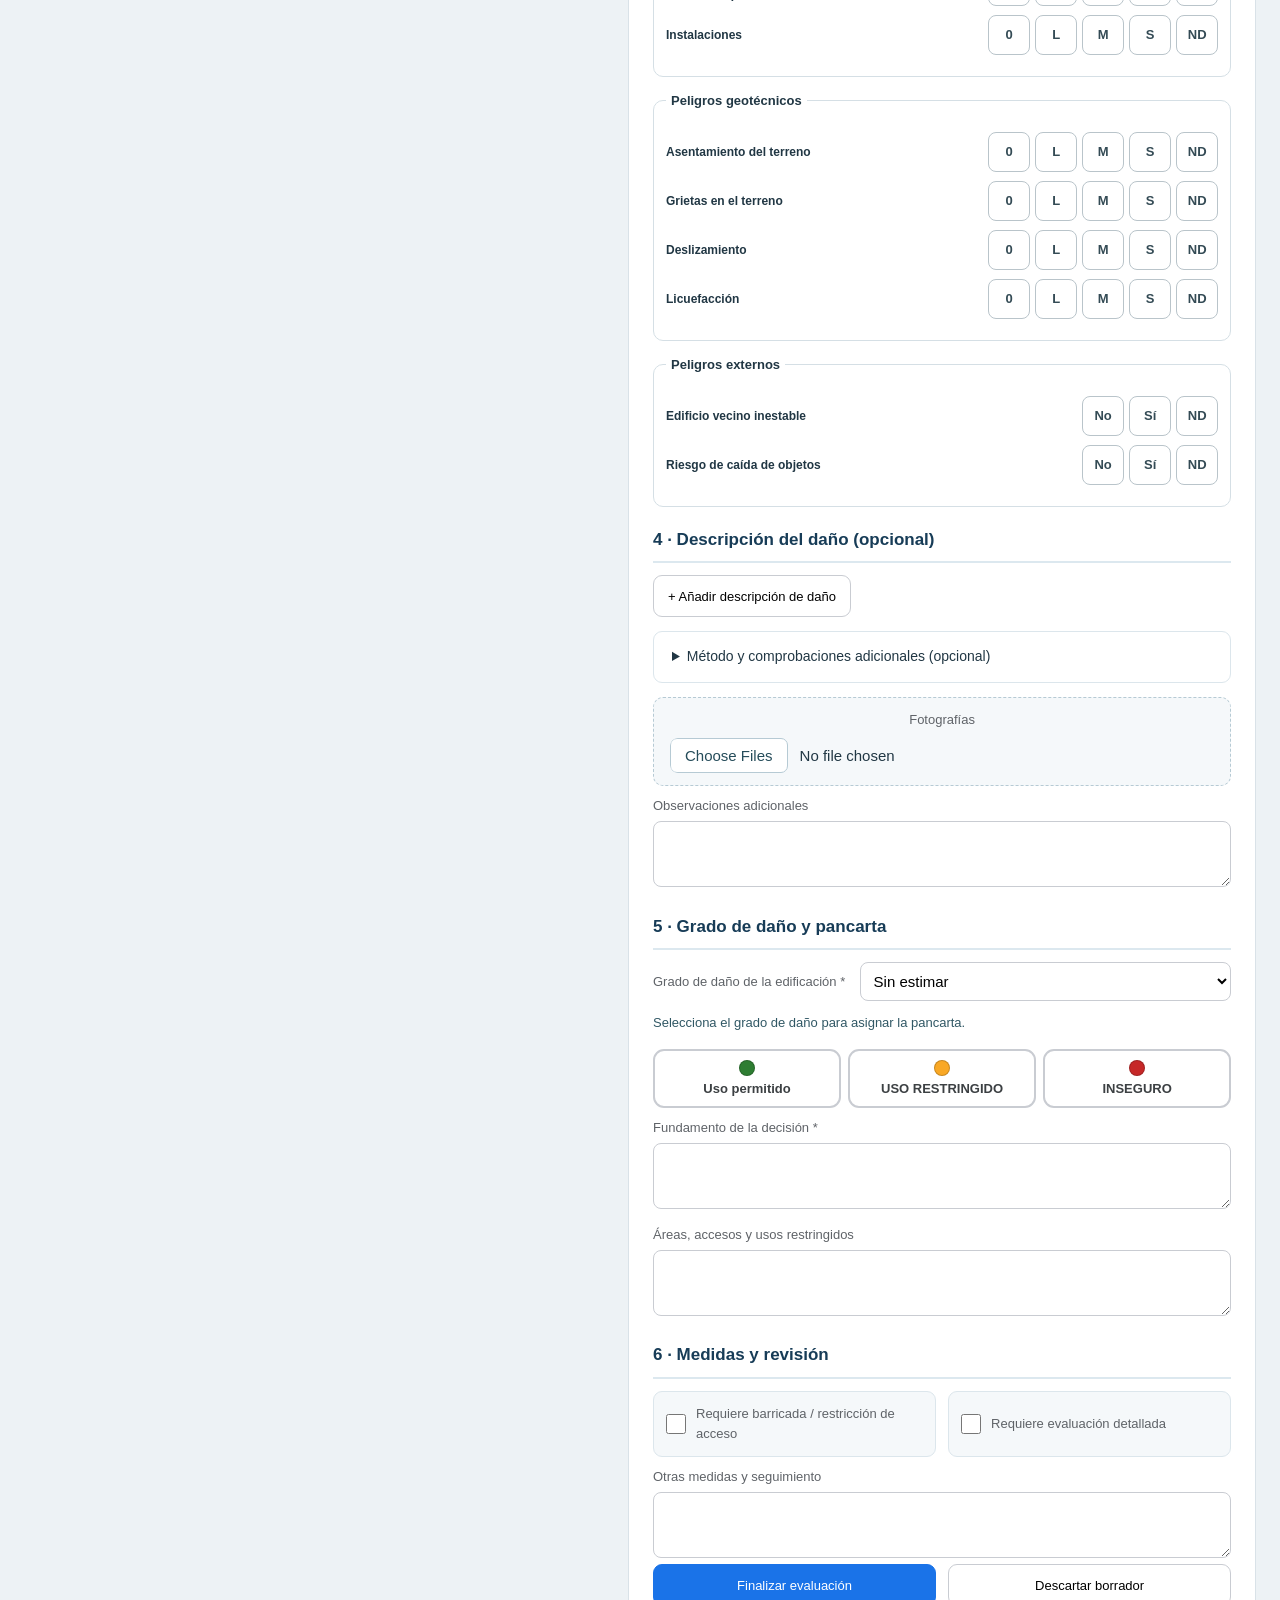
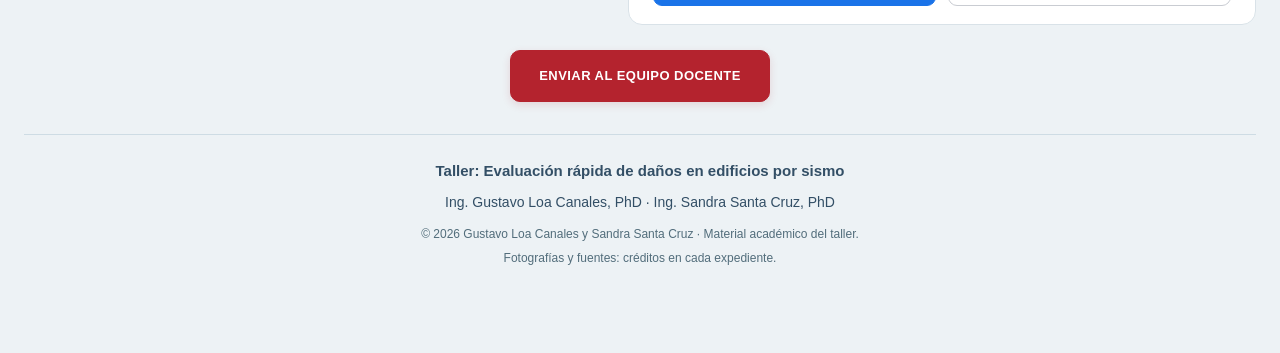
==== commit 2a3d819e: "Hacer descripciones y restricciones opcionales y permitir borrar una prueba docente" ====
--- a/docs/index.html
+++ b/docs/index.html
@@ -74,10 +74,10 @@
 
 <dialog id="gradeGuide" class="grade-guide" aria-labelledby="gradeGuideTitle"><header><div><p class="eyebrow">GUÍA VISUAL · CINCO GRADOS</p><h2 id="gradeGuideTitle"></h2></div><button id="gradeGuideClose" type="button" autofocus aria-label="Cerrar guía">× Cerrar</button></header><p id="gradeGuideSystem"></p><div id="gradeGuideTabs" class="grade-guide-tabs"><button type="button" data-guia="confinada" aria-pressed="false">Albañilería confinada</button><button type="button" data-guia="tierra" aria-pressed="false">Tierra</button><button type="button" data-guia="concreto" aria-pressed="false">Concreto armado</button><button type="button" data-guia="albanileria" aria-pressed="false">Albañilería</button></div><div class="grade-guide-visual"><div class="grade-guide-scale"><div class="grado-color-verde"><strong>Grado 1</strong><span>VERDE</span></div><div class="grado-color-amarillo"><strong>Grado 2</strong><span>AMARILLO</span></div><div class="grado-color-amarillo"><strong>Grado 3</strong><span>AMARILLO</span></div><div class="grado-color-rojo"><strong>Grado 4</strong><span>ROJO</span></div><div class="grado-color-rojo"><strong>Grado 5</strong><span>ROJO</span></div></div><div id="gradeGuideCrop" class="grade-guide-crop"><img id="gradeGuideImage" alt=""></div></div><p class="grade-guide-note">Láminas ilustrativas aportadas por el equipo docente. La correspondencia grado–pancarta es la regla didáctica de este taller; la apariencia de una fachada por sí sola no determina la seguridad de uso.</p></dialog>
   <script>globalThis.SISMO_TALLER=true;</script>
-  <script src="js/util.js"></script><script src="js/config.js"></script><script src="js/storage.js"></script><script src="js/dano-model.js"></script><script src="js/ficha-dano.js"></script><script src="js/reportes.js"></script>
+  <script src="js/util.js"></script><script src="js/config.js"></script><script src="js/storage.js"></script><script src="js/dano-model.js?v=opcional-20261001"></script><script src="js/ficha-dano.js?v=opcional-20261001"></script><script src="js/reportes.js"></script>
   <script src="js/guia-grados.js"></script>
   <script src="js/catalogo-taller.js?v=seguridad-20261001"></script><script src="js/taller-alumnos-casos.js?v=seguridad-20261001"></script>
-  <script src="js/taller-recorridos.js"></script><script src="js/taller-360.js"></script><script src="js/taller.js?v=movil-2"></script>
-  <script src="js/entregas-config.js"></script><script src="js/entregas.js?v=unico-20261001"></script>
+  <script src="js/taller-recorridos.js"></script><script src="js/taller-360.js"></script><script src="js/taller.js?v=opcional-20261001"></script>
+  <script src="js/entregas-config.js"></script><script src="js/entregas.js?v=pruebas-20261001"></script>
 </body>
 </html>
